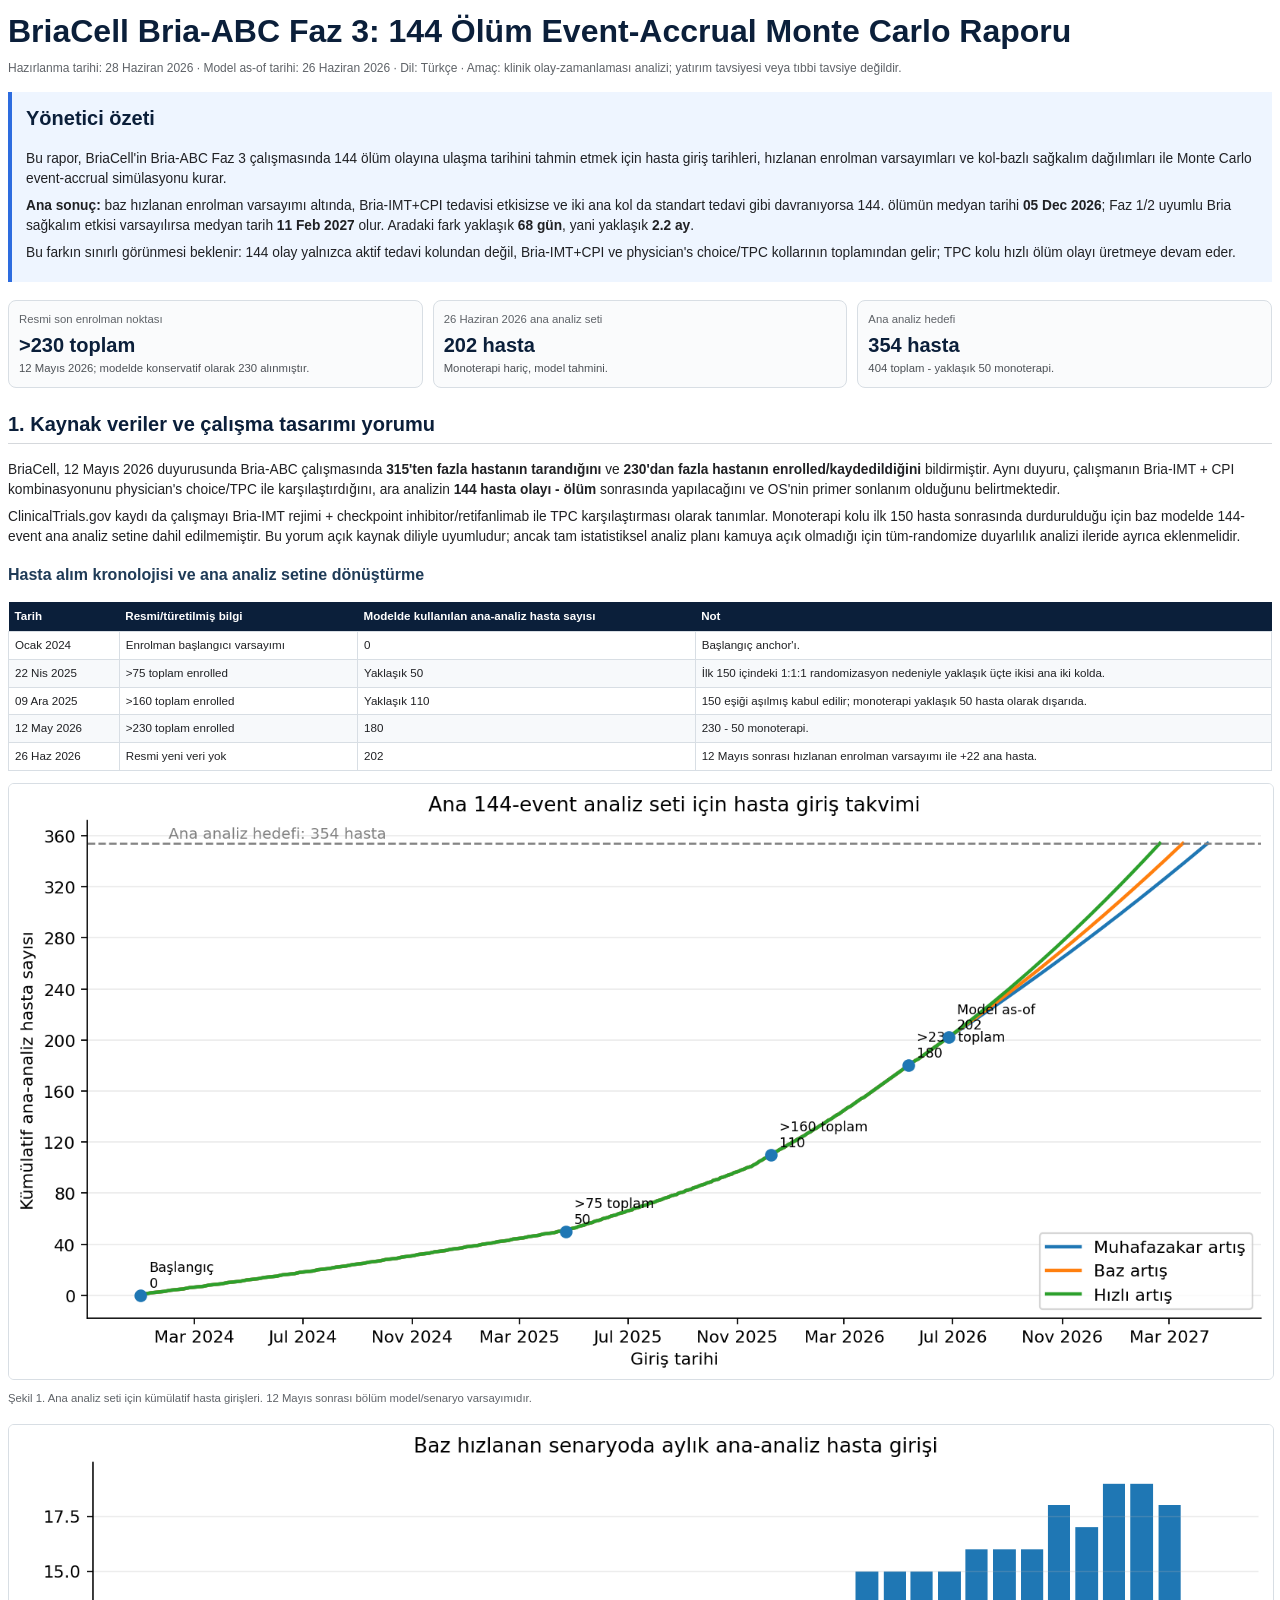
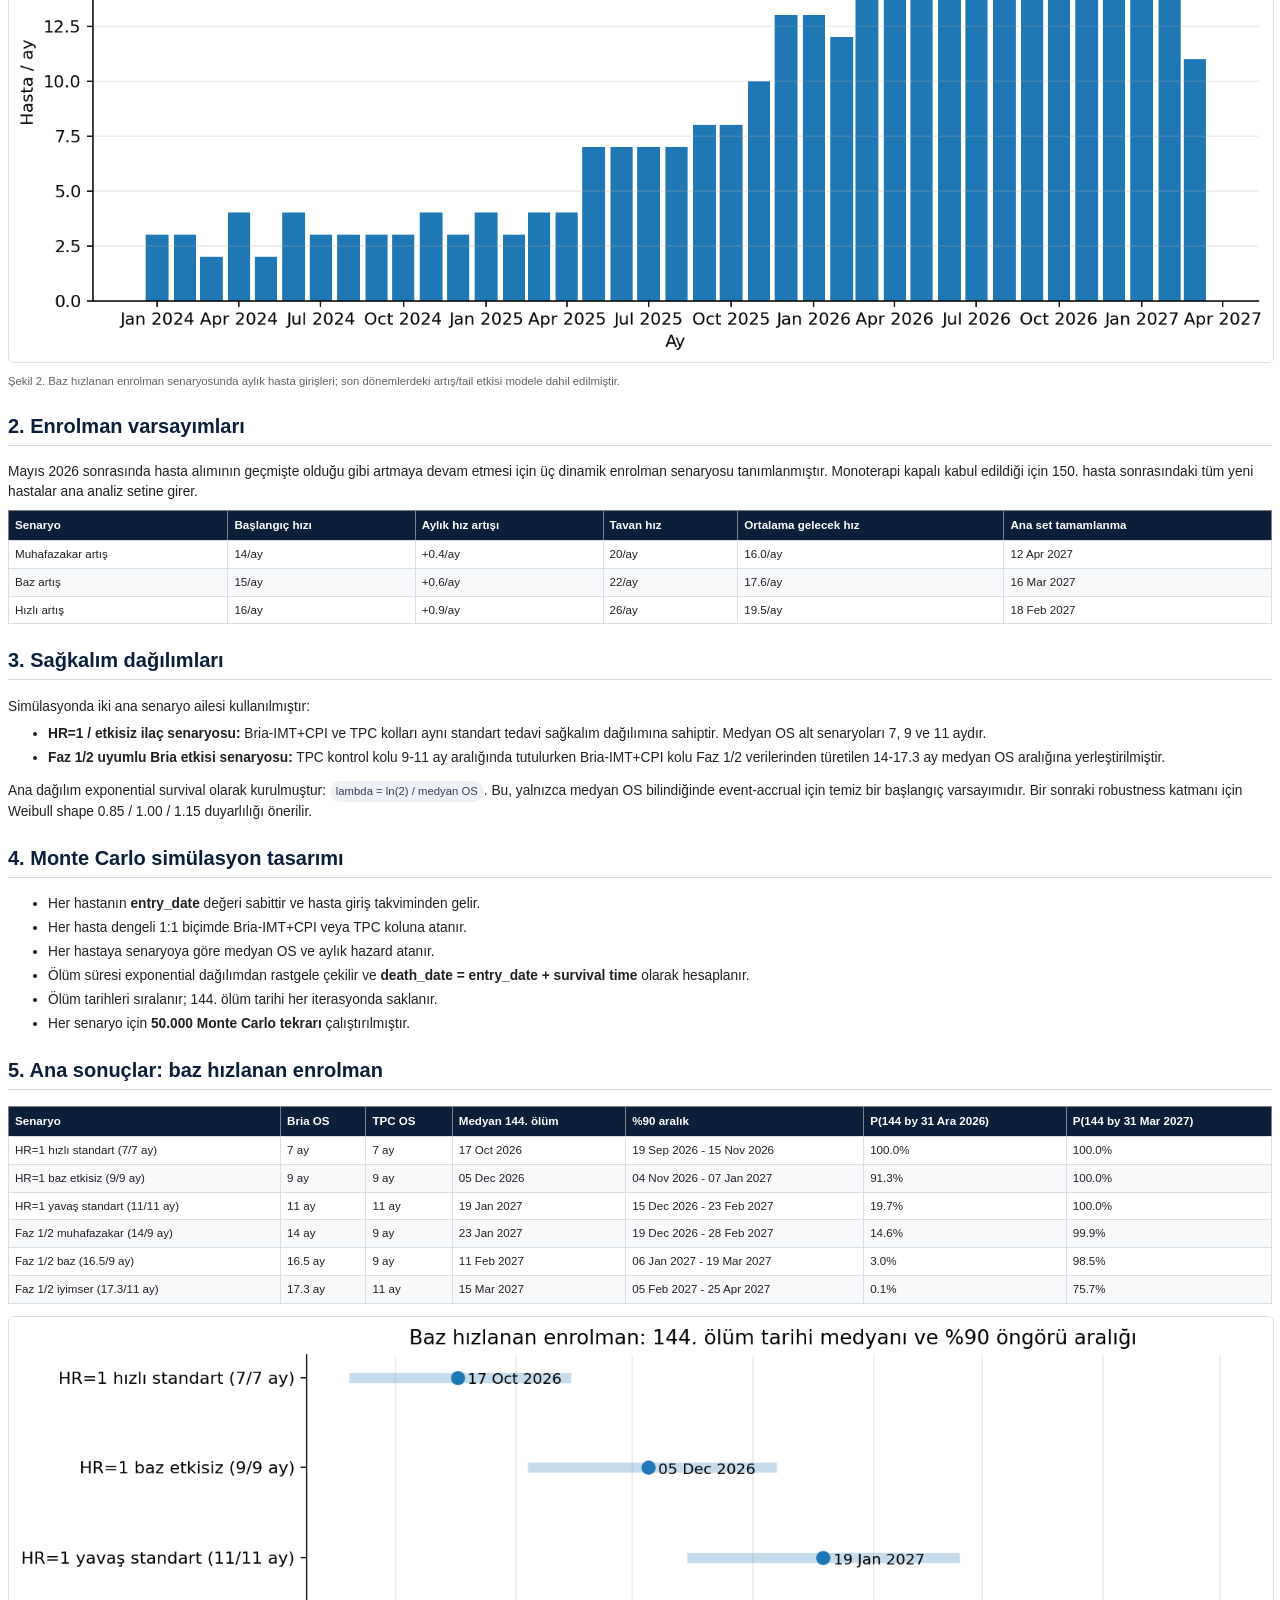
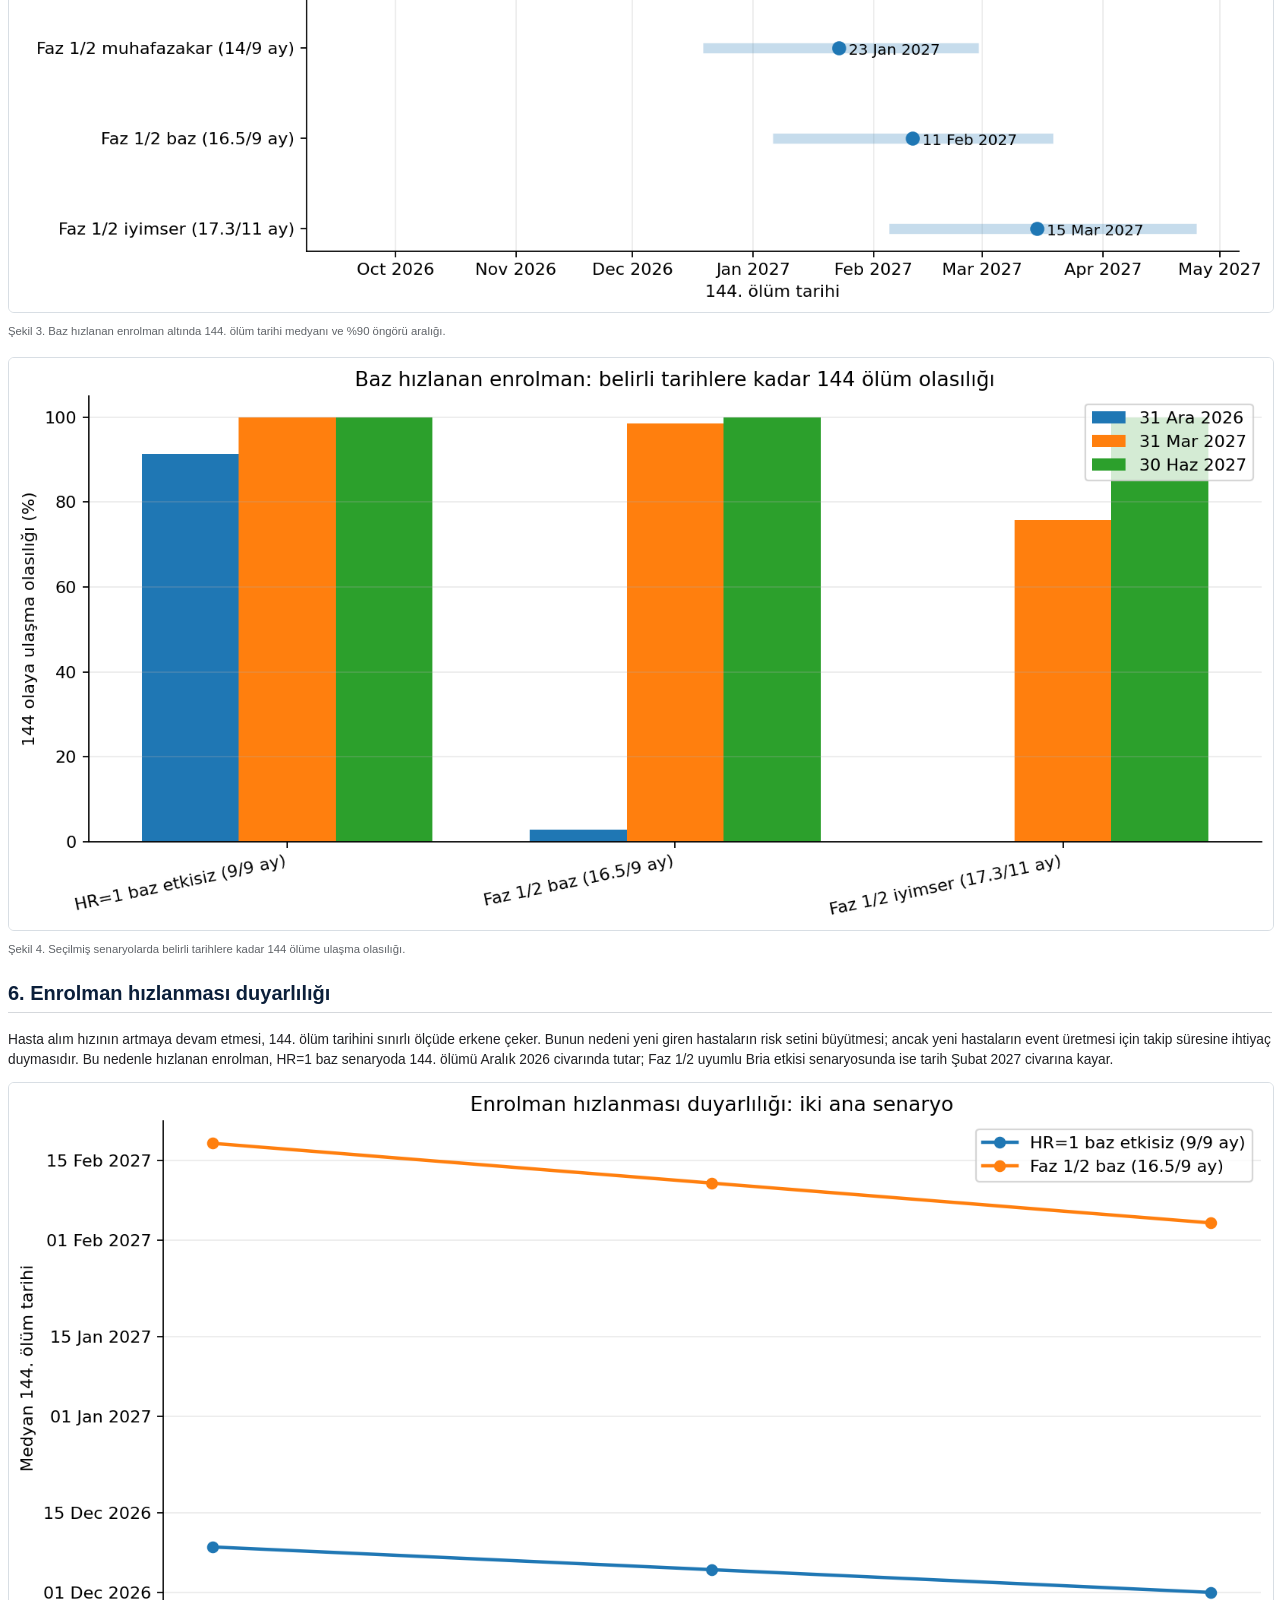
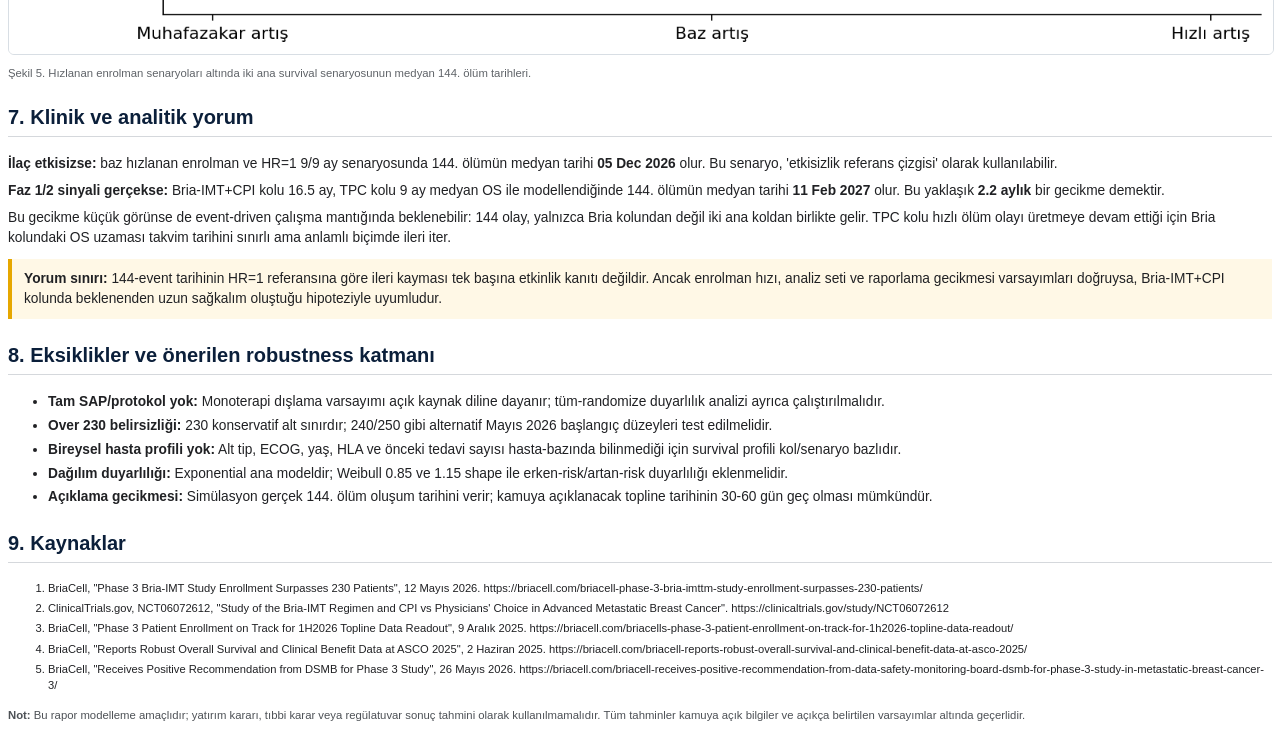
==== index.html @ b9805d7d "Add BriaCell event model report site" ====
<!doctype html>
<html lang="tr">
<head>
<meta charset="utf-8">
<title>BriaCell Bria-ABC 144 Ölüm Event-Accrual Simülasyon Raporu</title>
<style>
@page { size: A4; margin: 17mm 15mm 18mm 15mm; @bottom-right { content: "Sayfa " counter(page) " / " counter(pages); font-size: 8pt; color: #666; } }
body { font-family: Arial, Helvetica, sans-serif; color:#202124; line-height:1.45; font-size: 10.3pt; }
h1 { font-size: 24pt; margin: 0 0 6px; color:#0b1f3a; }
h2 { font-size: 15pt; margin-top: 22px; color:#0b1f3a; border-bottom:1px solid #d5d8dc; padding-bottom:4px; }
h3 { font-size: 12pt; margin-top: 16px; color:#1f3b57; }
p { margin: 7px 0; }
.meta { color:#5f6368; font-size:9pt; margin-bottom: 14px; }
.executive { background:#eef5ff; border-left:4px solid #2d6cdf; padding: 12px 14px; margin: 12px 0 18px; }
.warning { background:#fff8e6; border-left:4px solid #e6a700; padding: 10px 12px; margin: 12px 0; }
.kpi-grid { display:grid; grid-template-columns: repeat(3, 1fr); gap:10px; margin: 12px 0; }
.kpi { border:1px solid #d8dee4; border-radius:8px; padding:10px; background:#fafbfc; }
.kpi .label { color:#5f6368; font-size:8.5pt; }
.kpi .value { font-size:15pt; font-weight:700; color:#0b1f3a; margin-top:4px; }
.report-table { border-collapse: collapse; width: 100%; font-size: 8.7pt; margin: 8px 0 12px; page-break-inside: avoid; }
.report-table th { background:#0b1f3a; color:white; padding:6px; text-align:left; }
.report-table td { border:1px solid #d8dee4; padding:5px 6px; vertical-align:top; }
.report-table tr:nth-child(even) td { background:#f7f9fb; }
.figure { margin: 12px 0 18px; page-break-inside: avoid; }
.figure img { width:100%; border:1px solid #d8dee4; border-radius:6px; }
.caption { font-size:8.5pt; color:#5f6368; margin-top:4px; }
ul { margin-top: 6px; }
li { margin: 4px 0; }
.footnote { font-size:8.5pt; color:#4d5156; }
.source-list li { font-size:8.4pt; overflow-wrap: break-word; }
.break-before { page-break-before: always; }
.badge { display:inline-block; padding:2px 6px; background:#eef2f7; border-radius: 999px; font-size:8.5pt; color:#344054; }
</style>
</head>
<body>
<h1>BriaCell Bria-ABC Faz 3: 144 Ölüm Event-Accrual Monte Carlo Raporu</h1>
<div class="meta">Hazırlanma tarihi: 28 Haziran 2026 · Model as-of tarihi: 26 Haziran 2026 · Dil: Türkçe · Amaç: klinik olay-zamanlaması analizi; yatırım tavsiyesi veya tıbbi tavsiye değildir.</div>

<div class="executive">
<h2 style="border:none; margin-top:0; padding-bottom:0;">Yönetici özeti</h2>
<p>Bu rapor, BriaCell'in Bria-ABC Faz 3 çalışmasında 144 ölüm olayına ulaşma tarihini tahmin etmek için hasta giriş tarihleri, hızlanan enrolman varsayımları ve kol-bazlı sağkalım dağılımları ile Monte Carlo event-accrual simülasyonu kurar.</p>
<p><b>Ana sonuç:</b> baz hızlanan enrolman varsayımı altında, Bria-IMT+CPI tedavisi etkisizse ve iki ana kol da standart tedavi gibi davranıyorsa 144. ölümün medyan tarihi <b>05 Dec 2026</b>; Faz 1/2 uyumlu Bria sağkalım etkisi varsayılırsa medyan tarih <b>11 Feb 2027</b> olur. Aradaki fark yaklaşık <b>68 gün</b>, yani yaklaşık <b>2.2 ay</b>.</p>
<p>Bu farkın sınırlı görünmesi beklenir: 144 olay yalnızca aktif tedavi kolundan değil, Bria-IMT+CPI ve physician's choice/TPC kollarının toplamından gelir; TPC kolu hızlı ölüm olayı üretmeye devam eder.</p>
</div>

<div class="kpi-grid">
  <div class="kpi"><div class="label">Resmi son enrolman noktası</div><div class="value">&gt;230 toplam</div><div class="footnote">12 Mayıs 2026; modelde konservatif olarak 230 alınmıştır.</div></div>
  <div class="kpi"><div class="label">26 Haziran 2026 ana analiz seti</div><div class="value">202 hasta</div><div class="footnote">Monoterapi hariç, model tahmini.</div></div>
  <div class="kpi"><div class="label">Ana analiz hedefi</div><div class="value">354 hasta</div><div class="footnote">404 toplam - yaklaşık 50 monoterapi.</div></div>
</div>

<h2>1. Kaynak veriler ve çalışma tasarımı yorumu</h2>
<p>BriaCell, 12 Mayıs 2026 duyurusunda Bria-ABC çalışmasında <b>315'ten fazla hastanın tarandığını</b> ve <b>230'dan fazla hastanın enrolled/kaydedildiğini</b> bildirmiştir. Aynı duyuru, çalışmanın Bria-IMT + CPI kombinasyonunu physician's choice/TPC ile karşılaştırdığını, ara analizin <b>144 hasta olayı - ölüm</b> sonrasında yapılacağını ve OS'nin primer sonlanım olduğunu belirtmektedir.</p>
<p>ClinicalTrials.gov kaydı da çalışmayı Bria-IMT rejimi + checkpoint inhibitor/retifanlimab ile TPC karşılaştırması olarak tanımlar. Monoterapi kolu ilk 150 hasta sonrasında durdurulduğu için baz modelde 144-event ana analiz setine dahil edilmemiştir. Bu yorum açık kaynak diliyle uyumludur; ancak tam istatistiksel analiz planı kamuya açık olmadığı için tüm-randomize duyarlılık analizi ileride ayrıca eklenmelidir.</p>

<h3>Hasta alım kronolojisi ve ana analiz setine dönüştürme</h3>
<table class="report-table">
<thead><tr><th>Tarih</th><th>Resmi/türetilmiş bilgi</th><th>Modelde kullanılan ana-analiz hasta sayısı</th><th>Not</th></tr></thead>
<tbody>
<tr><td>Ocak 2024</td><td>Enrolman başlangıcı varsayımı</td><td>0</td><td>Başlangıç anchor'ı.</td></tr>
<tr><td>22 Nis 2025</td><td>&gt;75 toplam enrolled</td><td>Yaklaşık 50</td><td>İlk 150 içindeki 1:1:1 randomizasyon nedeniyle yaklaşık üçte ikisi ana iki kolda.</td></tr>
<tr><td>09 Ara 2025</td><td>&gt;160 toplam enrolled</td><td>Yaklaşık 110</td><td>150 eşiği aşılmış kabul edilir; monoterapi yaklaşık 50 hasta olarak dışarıda.</td></tr>
<tr><td>12 May 2026</td><td>&gt;230 toplam enrolled</td><td>180</td><td>230 - 50 monoterapi.</td></tr>
<tr><td>26 Haz 2026</td><td>Resmi yeni veri yok</td><td>202</td><td>12 Mayıs sonrası hızlanan enrolman varsayımı ile +22 ana hasta.</td></tr>
</tbody></table>

<div class="figure"><img src="[data-uri]"/><div class="caption">Şekil 1. Ana analiz seti için kümülatif hasta girişleri. 12 Mayıs sonrası bölüm model/senaryo varsayımıdır.</div></div>
<div class="figure"><img src="[data-uri]"/><div class="caption">Şekil 2. Baz hızlanan enrolman senaryosunda aylık hasta girişleri; son dönemlerdeki artış/tail etkisi modele dahil edilmiştir.</div></div>

<h2>2. Enrolman varsayımları</h2>
<p>Mayıs 2026 sonrasında hasta alımının geçmişte olduğu gibi artmaya devam etmesi için üç dinamik enrolman senaryosu tanımlanmıştır. Monoterapi kapalı kabul edildiği için 150. hasta sonrasındaki tüm yeni hastalar ana analiz setine girer.</p>
<table border="1" class="dataframe report-table">
  <thead>
    <tr style="text-align: right;">
      <th>Senaryo</th>
      <th>Başlangıç hızı</th>
      <th>Aylık hız artışı</th>
      <th>Tavan hız</th>
      <th>Ortalama gelecek hız</th>
      <th>Ana set tamamlanma</th>
    </tr>
  </thead>
  <tbody>
    <tr>
      <td>Muhafazakar artış</td>
      <td>14/ay</td>
      <td>+0.4/ay</td>
      <td>20/ay</td>
      <td>16.0/ay</td>
      <td>12 Apr 2027</td>
    </tr>
    <tr>
      <td>Baz artış</td>
      <td>15/ay</td>
      <td>+0.6/ay</td>
      <td>22/ay</td>
      <td>17.6/ay</td>
      <td>16 Mar 2027</td>
    </tr>
    <tr>
      <td>Hızlı artış</td>
      <td>16/ay</td>
      <td>+0.9/ay</td>
      <td>26/ay</td>
      <td>19.5/ay</td>
      <td>18 Feb 2027</td>
    </tr>
  </tbody>
</table>

<h2>3. Sağkalım dağılımları</h2>
<p>Simülasyonda iki ana senaryo ailesi kullanılmıştır:</p>
<ul>
<li><b>HR=1 / etkisiz ilaç senaryosu:</b> Bria-IMT+CPI ve TPC kolları aynı standart tedavi sağkalım dağılımına sahiptir. Medyan OS alt senaryoları 7, 9 ve 11 aydır.</li>
<li><b>Faz 1/2 uyumlu Bria etkisi senaryosu:</b> TPC kontrol kolu 9-11 ay aralığında tutulurken Bria-IMT+CPI kolu Faz 1/2 verilerinden türetilen 14-17.3 ay medyan OS aralığına yerleştirilmiştir.</li>
</ul>
<p>Ana dağılım exponential survival olarak kurulmuştur: <span class="badge">lambda = ln(2) / medyan OS</span>. Bu, yalnızca medyan OS bilindiğinde event-accrual için temiz bir başlangıç varsayımıdır. Bir sonraki robustness katmanı için Weibull shape 0.85 / 1.00 / 1.15 duyarlılığı önerilir.</p>

<h2>4. Monte Carlo simülasyon tasarımı</h2>
<ul>
<li>Her hastanın <b>entry_date</b> değeri sabittir ve hasta giriş takviminden gelir.</li>
<li>Her hasta dengeli 1:1 biçimde Bria-IMT+CPI veya TPC koluna atanır.</li>
<li>Her hastaya senaryoya göre medyan OS ve aylık hazard atanır.</li>
<li>Ölüm süresi exponential dağılımdan rastgele çekilir ve <b>death_date = entry_date + survival time</b> olarak hesaplanır.</li>
<li>Ölüm tarihleri sıralanır; 144. ölüm tarihi her iterasyonda saklanır.</li>
<li>Her senaryo için <b>50.000 Monte Carlo tekrarı</b> çalıştırılmıştır.</li>
</ul>

<h2>5. Ana sonuçlar: baz hızlanan enrolman</h2>
<table border="1" class="dataframe report-table">
  <thead>
    <tr style="text-align: right;">
      <th>Senaryo</th>
      <th>Bria OS</th>
      <th>TPC OS</th>
      <th>Medyan 144. ölüm</th>
      <th>%90 aralık</th>
      <th>P(144 by 31 Ara 2026)</th>
      <th>P(144 by 31 Mar 2027)</th>
    </tr>
  </thead>
  <tbody>
    <tr>
      <td>HR=1 hızlı standart (7/7 ay)</td>
      <td>7 ay</td>
      <td>7 ay</td>
      <td>17 Oct 2026</td>
      <td>19 Sep 2026 - 15 Nov 2026</td>
      <td>100.0%</td>
      <td>100.0%</td>
    </tr>
    <tr>
      <td>HR=1 baz etkisiz (9/9 ay)</td>
      <td>9 ay</td>
      <td>9 ay</td>
      <td>05 Dec 2026</td>
      <td>04 Nov 2026 - 07 Jan 2027</td>
      <td>91.3%</td>
      <td>100.0%</td>
    </tr>
    <tr>
      <td>HR=1 yavaş standart (11/11 ay)</td>
      <td>11 ay</td>
      <td>11 ay</td>
      <td>19 Jan 2027</td>
      <td>15 Dec 2026 - 23 Feb 2027</td>
      <td>19.7%</td>
      <td>100.0%</td>
    </tr>
    <tr>
      <td>Faz 1/2 muhafazakar (14/9 ay)</td>
      <td>14 ay</td>
      <td>9 ay</td>
      <td>23 Jan 2027</td>
      <td>19 Dec 2026 - 28 Feb 2027</td>
      <td>14.6%</td>
      <td>99.9%</td>
    </tr>
    <tr>
      <td>Faz 1/2 baz (16.5/9 ay)</td>
      <td>16.5 ay</td>
      <td>9 ay</td>
      <td>11 Feb 2027</td>
      <td>06 Jan 2027 - 19 Mar 2027</td>
      <td>3.0%</td>
      <td>98.5%</td>
    </tr>
    <tr>
      <td>Faz 1/2 iyimser (17.3/11 ay)</td>
      <td>17.3 ay</td>
      <td>11 ay</td>
      <td>15 Mar 2027</td>
      <td>05 Feb 2027 - 25 Apr 2027</td>
      <td>0.1%</td>
      <td>75.7%</td>
    </tr>
  </tbody>
</table>
<div class="figure"><img src="[data-uri]"/><div class="caption">Şekil 3. Baz hızlanan enrolman altında 144. ölüm tarihi medyanı ve %90 öngörü aralığı.</div></div>
<div class="figure"><img src="[data-uri]"/><div class="caption">Şekil 4. Seçilmiş senaryolarda belirli tarihlere kadar 144 ölüme ulaşma olasılığı.</div></div>

<h2>6. Enrolman hızlanması duyarlılığı</h2>
<p>Hasta alım hızının artmaya devam etmesi, 144. ölüm tarihini sınırlı ölçüde erkene çeker. Bunun nedeni yeni giren hastaların risk setini büyütmesi; ancak yeni hastaların event üretmesi için takip süresine ihtiyaç duymasıdır. Bu nedenle hızlanan enrolman, HR=1 baz senaryoda 144. ölümü Aralık 2026 civarında tutar; Faz 1/2 uyumlu Bria etkisi senaryosunda ise tarih Şubat 2027 civarına kayar.</p>
<div class="figure"><img src="[data-uri]"/><div class="caption">Şekil 5. Hızlanan enrolman senaryoları altında iki ana survival senaryosunun medyan 144. ölüm tarihleri.</div></div>

<h2>7. Klinik ve analitik yorum</h2>
<p><b>İlaç etkisizse:</b> baz hızlanan enrolman ve HR=1 9/9 ay senaryosunda 144. ölümün medyan tarihi <b>05 Dec 2026</b> olur. Bu senaryo, 'etkisizlik referans çizgisi' olarak kullanılabilir.</p>
<p><b>Faz 1/2 sinyali gerçekse:</b> Bria-IMT+CPI kolu 16.5 ay, TPC kolu 9 ay medyan OS ile modellendiğinde 144. ölümün medyan tarihi <b>11 Feb 2027</b> olur. Bu yaklaşık <b>2.2 aylık</b> bir gecikme demektir.</p>
<p>Bu gecikme küçük görünse de event-driven çalışma mantığında beklenebilir: 144 olay, yalnızca Bria kolundan değil iki ana koldan birlikte gelir. TPC kolu hızlı ölüm olayı üretmeye devam ettiği için Bria kolundaki OS uzaması takvim tarihini sınırlı ama anlamlı biçimde ileri iter.</p>
<div class="warning"><b>Yorum sınırı:</b> 144-event tarihinin HR=1 referansına göre ileri kayması tek başına etkinlik kanıtı değildir. Ancak enrolman hızı, analiz seti ve raporlama gecikmesi varsayımları doğruysa, Bria-IMT+CPI kolunda beklenenden uzun sağkalım oluştuğu hipoteziyle uyumludur.</div>

<h2>8. Eksiklikler ve önerilen robustness katmanı</h2>
<ul>
<li><b>Tam SAP/protokol yok:</b> Monoterapi dışlama varsayımı açık kaynak diline dayanır; tüm-randomize duyarlılık analizi ayrıca çalıştırılmalıdır.</li>
<li><b>Over 230 belirsizliği:</b> 230 konservatif alt sınırdır; 240/250 gibi alternatif Mayıs 2026 başlangıç düzeyleri test edilmelidir.</li>
<li><b>Bireysel hasta profili yok:</b> Alt tip, ECOG, yaş, HLA ve önceki tedavi sayısı hasta-bazında bilinmediği için survival profili kol/senaryo bazlıdır.</li>
<li><b>Dağılım duyarlılığı:</b> Exponential ana modeldir; Weibull 0.85 ve 1.15 shape ile erken-risk/artan-risk duyarlılığı eklenmelidir.</li>
<li><b>Açıklama gecikmesi:</b> Simülasyon gerçek 144. ölüm oluşum tarihini verir; kamuya açıklanacak topline tarihinin 30-60 gün geç olması mümkündür.</li>
</ul>

<h2>9. Kaynaklar</h2>
<ol class="source-list">
<li>BriaCell, "Phase 3 Bria-IMT Study Enrollment Surpasses 230 Patients", 12 Mayıs 2026. https://briacell.com/briacell-phase-3-bria-imttm-study-enrollment-surpasses-230-patients/</li>
<li>ClinicalTrials.gov, NCT06072612, "Study of the Bria-IMT Regimen and CPI vs Physicians' Choice in Advanced Metastatic Breast Cancer". https://clinicaltrials.gov/study/NCT06072612</li>
<li>BriaCell, "Phase 3 Patient Enrollment on Track for 1H2026 Topline Data Readout", 9 Aralık 2025. https://briacell.com/briacells-phase-3-patient-enrollment-on-track-for-1h2026-topline-data-readout/</li>
<li>BriaCell, "Reports Robust Overall Survival and Clinical Benefit Data at ASCO 2025", 2 Haziran 2025. https://briacell.com/briacell-reports-robust-overall-survival-and-clinical-benefit-data-at-asco-2025/</li>
<li>BriaCell, "Receives Positive Recommendation from DSMB for Phase 3 Study", 26 Mayıs 2026. https://briacell.com/briacell-receives-positive-recommendation-from-data-safety-monitoring-board-dsmb-for-phase-3-study-in-metastatic-breast-cancer-3/</li>
</ol>

<p class="footnote"><b>Not:</b> Bu rapor modelleme amaçlıdır; yatırım kararı, tıbbi karar veya regülatuvar sonuç tahmini olarak kullanılmamalıdır. Tüm tahminler kamuya açık bilgiler ve açıkça belirtilen varsayımlar altında geçerlidir.</p>
</body>
</html>
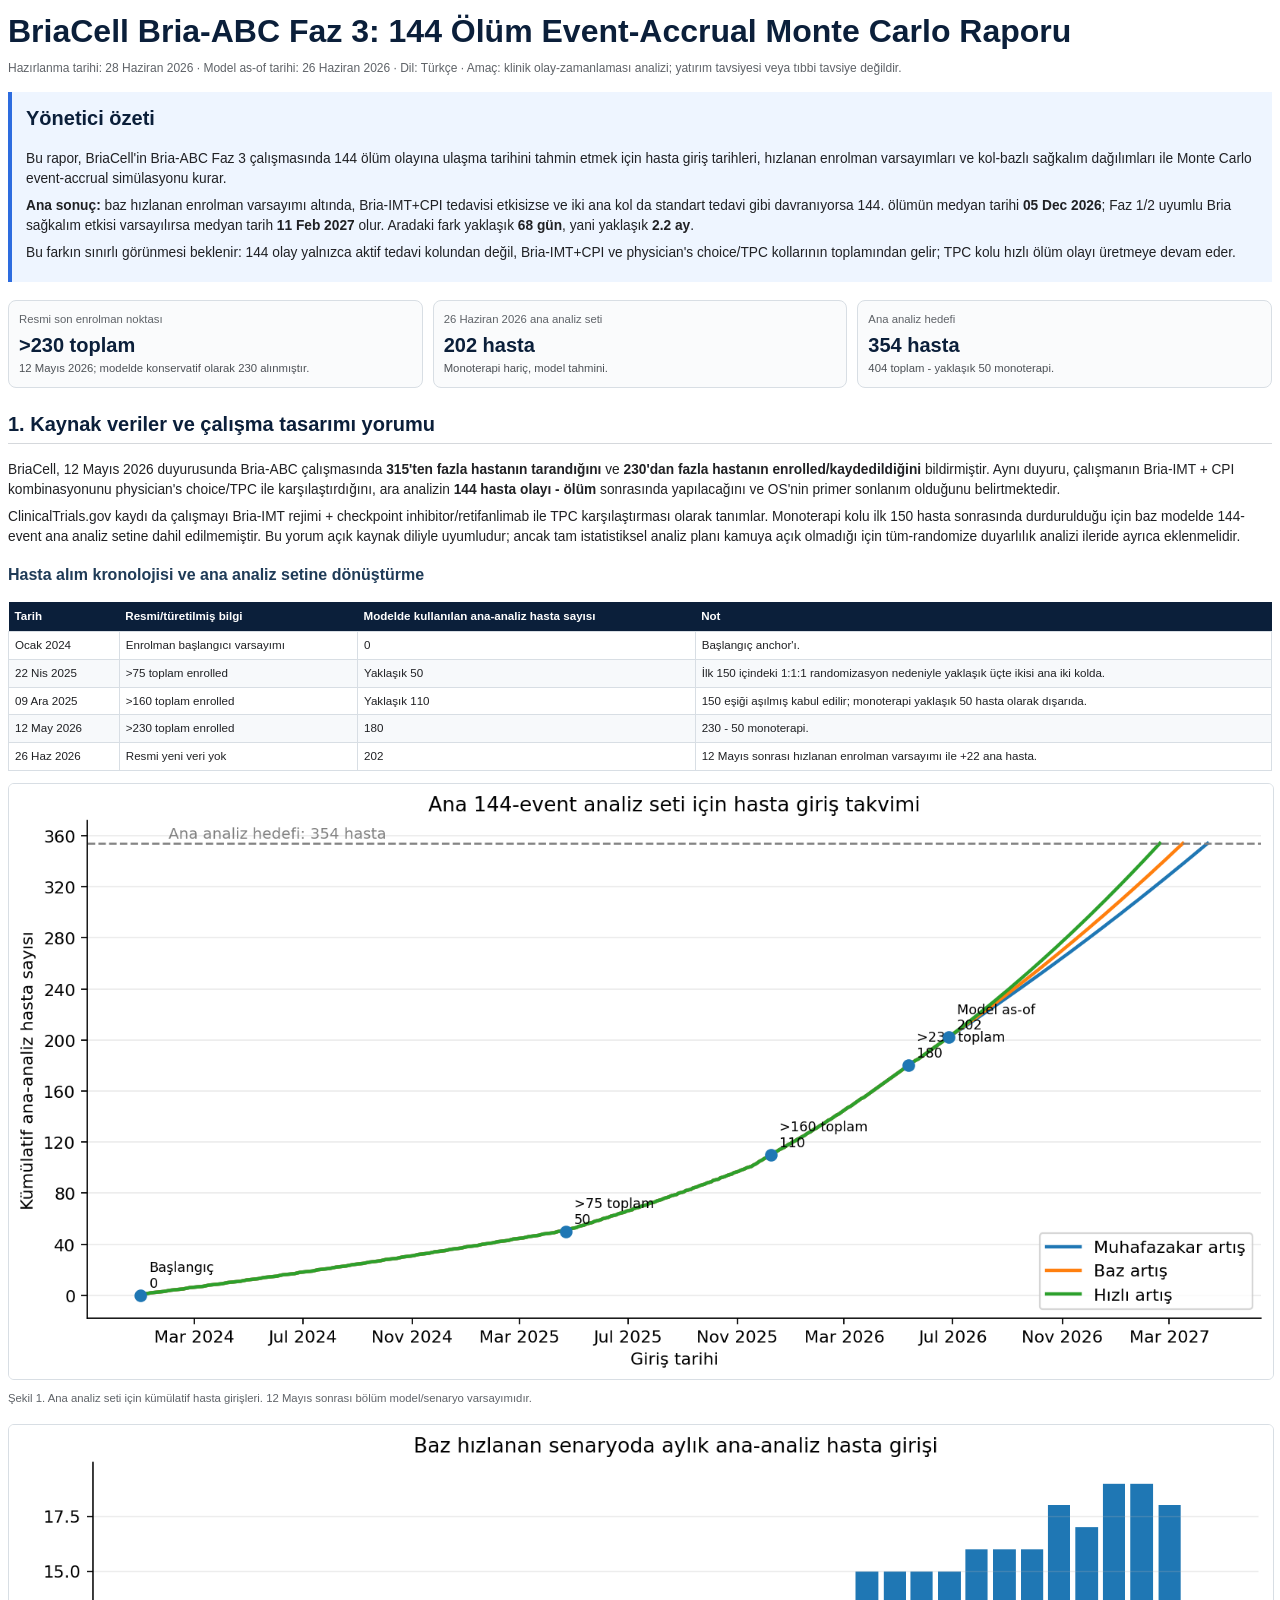
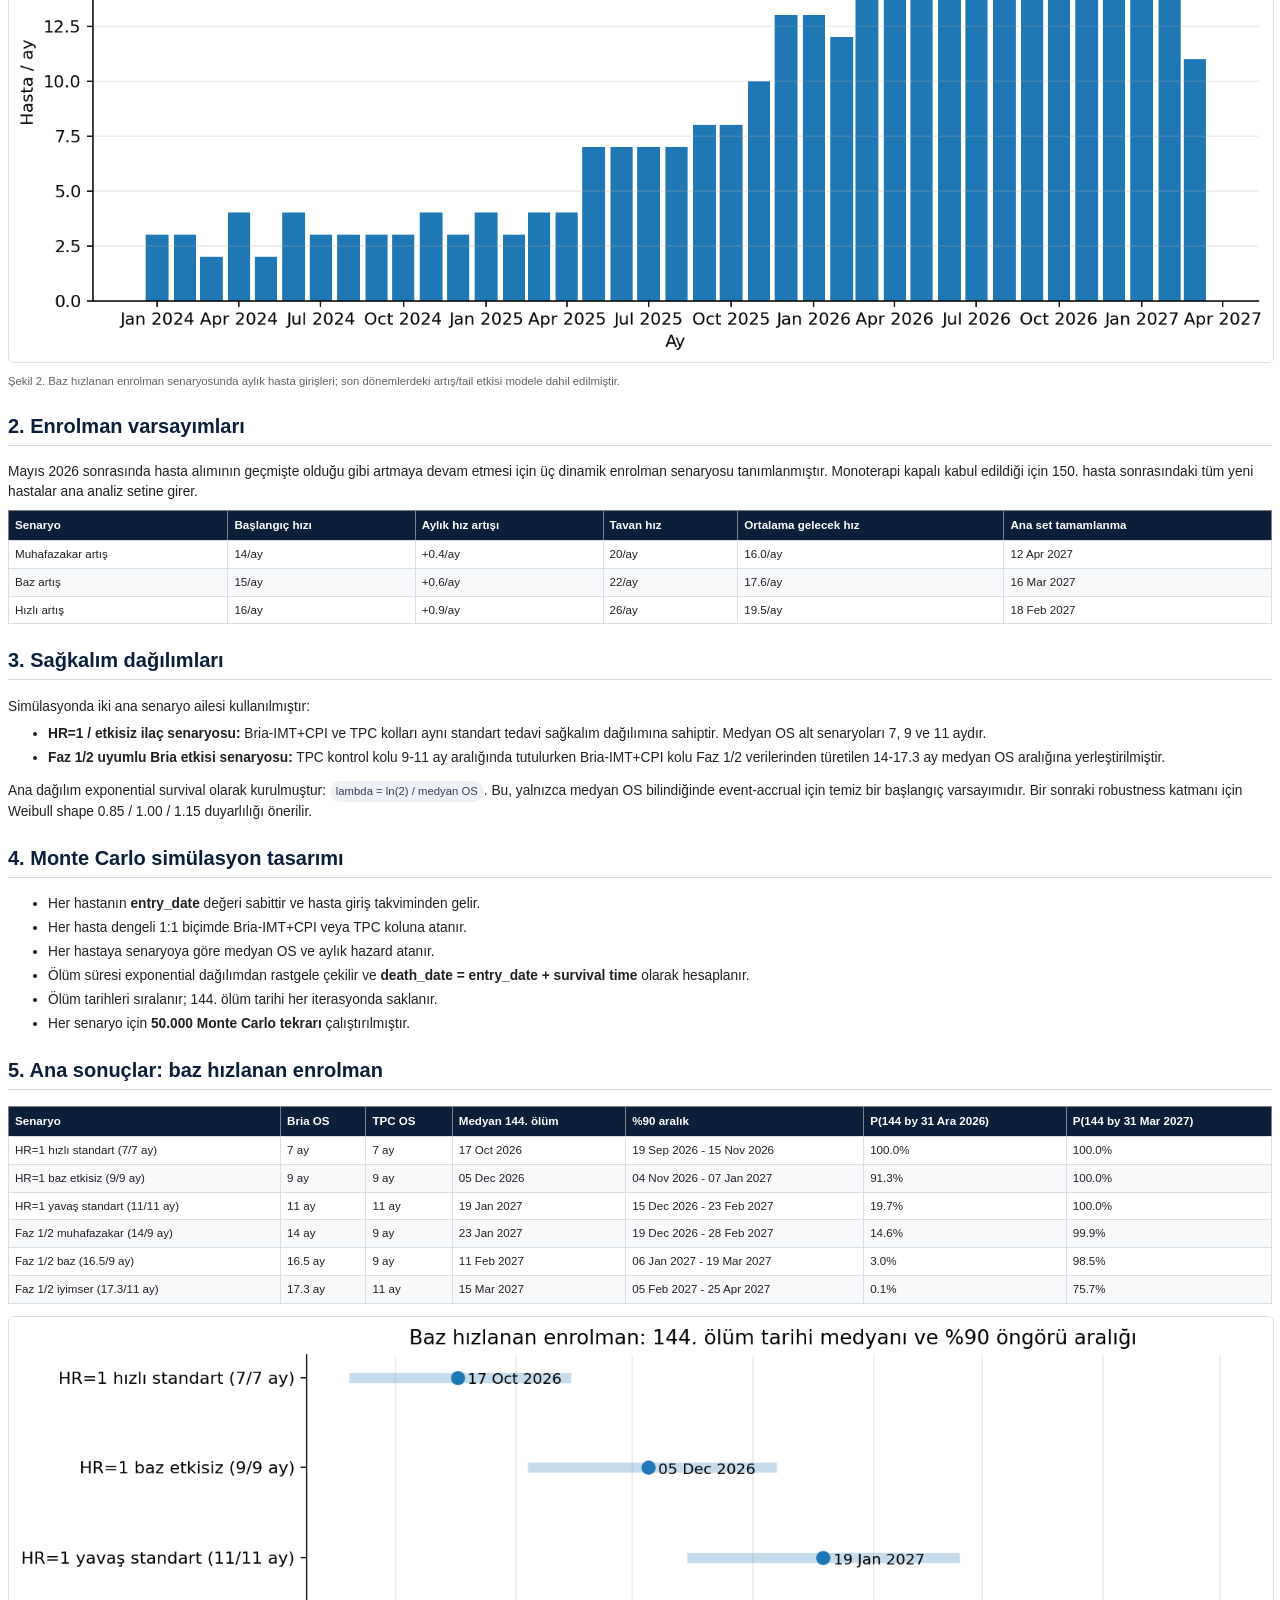
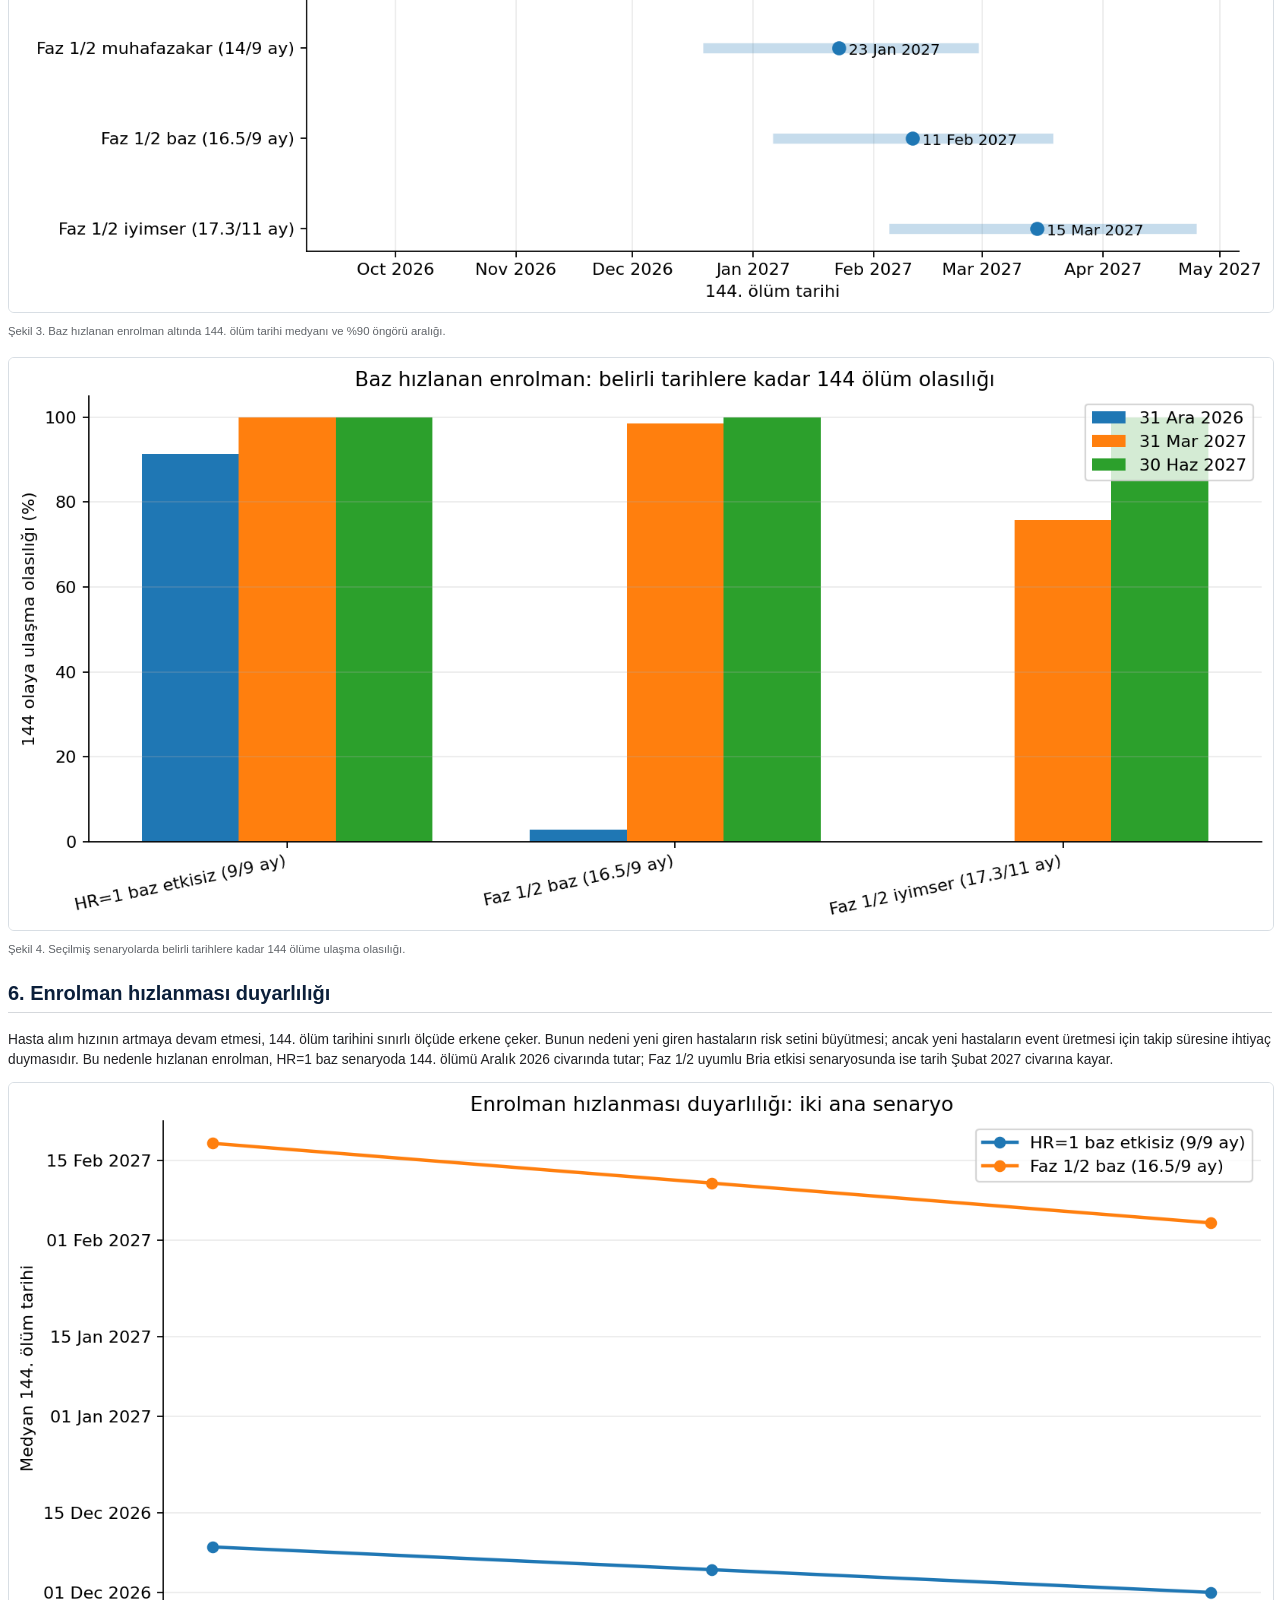
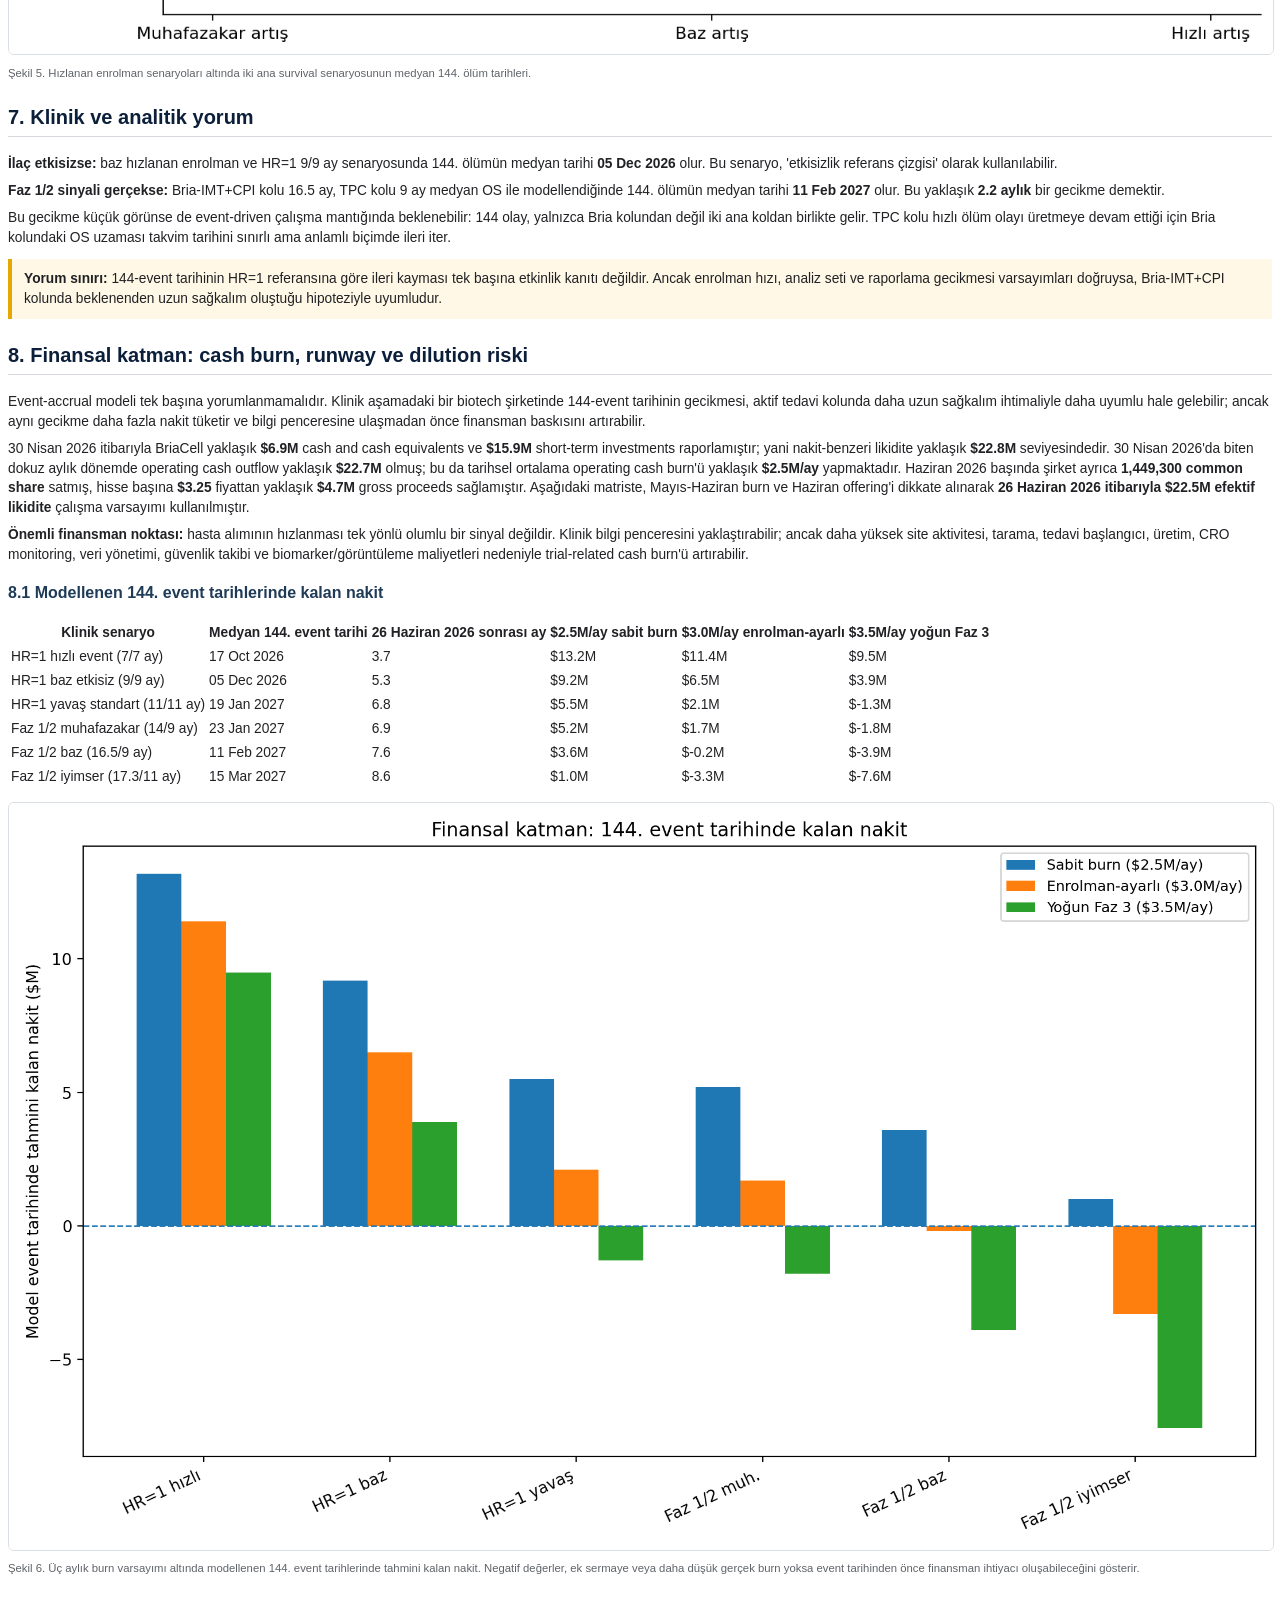
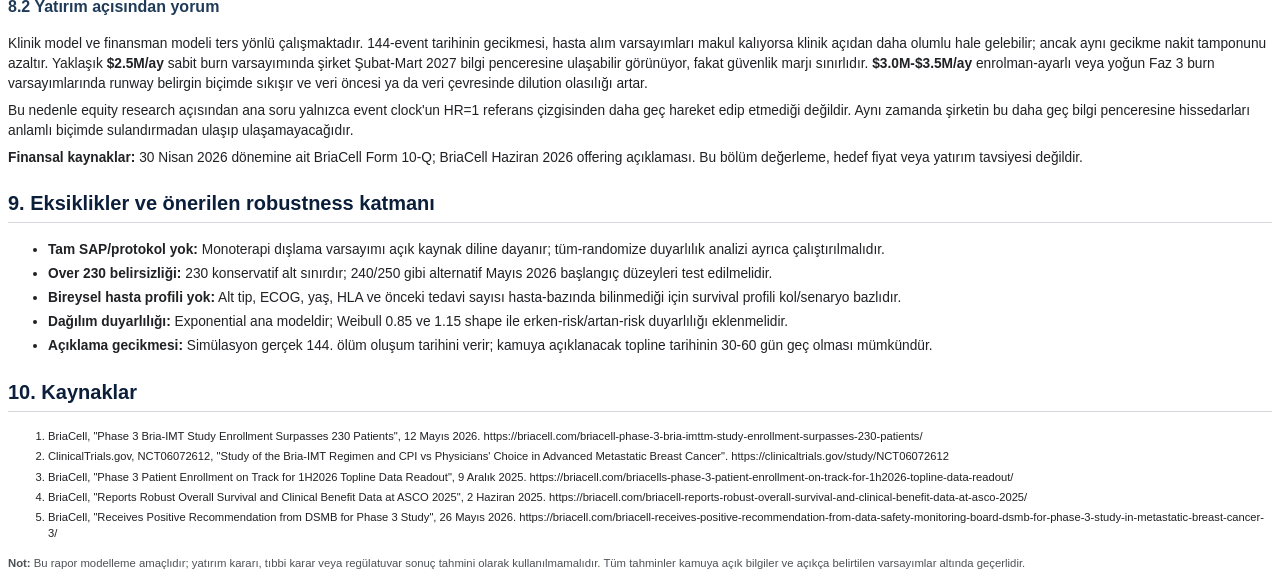
==== commit 64f395dd: "Add files via upload" ====
--- a/index.html
+++ b/index.html
@@ -209,7 +209,20 @@
 <p>Bu gecikme küçük görünse de event-driven çalışma mantığında beklenebilir: 144 olay, yalnızca Bria kolundan değil iki ana koldan birlikte gelir. TPC kolu hızlı ölüm olayı üretmeye devam ettiği için Bria kolundaki OS uzaması takvim tarihini sınırlı ama anlamlı biçimde ileri iter.</p>
 <div class="warning"><b>Yorum sınırı:</b> 144-event tarihinin HR=1 referansına göre ileri kayması tek başına etkinlik kanıtı değildir. Ancak enrolman hızı, analiz seti ve raporlama gecikmesi varsayımları doğruysa, Bria-IMT+CPI kolunda beklenenden uzun sağkalım oluştuğu hipoteziyle uyumludur.</div>
 
-<h2>8. Eksiklikler ve önerilen robustness katmanı</h2>
+
+<h2>8. Finansal katman: cash burn, runway ve dilution riski</h2>
+<p>Event-accrual modeli tek başına yorumlanmamalıdır. Klinik aşamadaki bir biotech şirketinde 144-event tarihinin gecikmesi, aktif tedavi kolunda daha uzun sağkalım ihtimaliyle daha uyumlu hale gelebilir; ancak aynı gecikme daha fazla nakit tüketir ve bilgi penceresine ulaşmadan önce finansman baskısını artırabilir.</p>
+<p>30 Nisan 2026 itibarıyla BriaCell yaklaşık <strong>$6.9M</strong> cash and cash equivalents ve <strong>$15.9M</strong> short-term investments raporlamıştır; yani nakit-benzeri likidite yaklaşık <strong>$22.8M</strong> seviyesindedir. 30 Nisan 2026'da biten dokuz aylık dönemde operating cash outflow yaklaşık <strong>$22.7M</strong> olmuş; bu da tarihsel ortalama operating cash burn'ü yaklaşık <strong>$2.5M/ay</strong> yapmaktadır. Haziran 2026 başında şirket ayrıca <strong>1,449,300 common share</strong> satmış, hisse başına <strong>$3.25</strong> fiyattan yaklaşık <strong>$4.7M</strong> gross proceeds sağlamıştır. Aşağıdaki matriste, Mayıs-Haziran burn ve Haziran offering'i dikkate alınarak <strong>26 Haziran 2026 itibarıyla $22.5M efektif likidite</strong> çalışma varsayımı kullanılmıştır.</p>
+<div class="note"><strong>Önemli finansman noktası:</strong> hasta alımının hızlanması tek yönlü olumlu bir sinyal değildir. Klinik bilgi penceresini yaklaştırabilir; ancak daha yüksek site aktivitesi, tarama, tedavi başlangıcı, üretim, CRO monitoring, veri yönetimi, güvenlik takibi ve biomarker/görüntüleme maliyetleri nedeniyle trial-related cash burn'ü artırabilir.</div>
+<h3>8.1 Modellenen 144. event tarihlerinde kalan nakit</h3>
+<table class="data-table cash-table"><thead><tr><th>Klinik senaryo</th><th>Medyan 144. event tarihi</th><th>26 Haziran 2026 sonrası ay</th><th>$2.5M/ay sabit burn</th><th>$3.0M/ay enrolman-ayarlı</th><th>$3.5M/ay yoğun Faz 3</th></tr></thead><tbody><tr><td>HR=1 hızlı event (7/7 ay)</td><td>17 Oct 2026</td><td>3.7</td><td class="cash-pos">$13.2M</td><td class="cash-pos">$11.4M</td><td class="cash-pos">$9.5M</td></tr><tr><td>HR=1 baz etkisiz (9/9 ay)</td><td>05 Dec 2026</td><td>5.3</td><td class="cash-pos">$9.2M</td><td class="cash-pos">$6.5M</td><td class="cash-pos">$3.9M</td></tr><tr><td>HR=1 yavaş standart (11/11 ay)</td><td>19 Jan 2027</td><td>6.8</td><td class="cash-pos">$5.5M</td><td class="cash-warn">$2.1M</td><td class="cash-neg">$-1.3M</td></tr><tr><td>Faz 1/2 muhafazakar (14/9 ay)</td><td>23 Jan 2027</td><td>6.9</td><td class="cash-pos">$5.2M</td><td class="cash-warn">$1.7M</td><td class="cash-neg">$-1.8M</td></tr><tr><td>Faz 1/2 baz (16.5/9 ay)</td><td>11 Feb 2027</td><td>7.6</td><td class="cash-pos">$3.6M</td><td class="cash-neg">$-0.2M</td><td class="cash-neg">$-3.9M</td></tr><tr><td>Faz 1/2 iyimser (17.3/11 ay)</td><td>15 Mar 2027</td><td>8.6</td><td class="cash-warn">$1.0M</td><td class="cash-neg">$-3.3M</td><td class="cash-neg">$-7.6M</td></tr></tbody></table>
+<div class="figure"><img src="[data-uri]"><div class="caption">Şekil 6. Üç aylık burn varsayımı altında modellenen 144. event tarihlerinde tahmini kalan nakit. Negatif değerler, ek sermaye veya daha düşük gerçek burn yoksa event tarihinden önce finansman ihtiyacı oluşabileceğini gösterir.</div></div>
+<h3>8.2 Yatırım açısından yorum</h3>
+<p>Klinik model ve finansman modeli ters yönlü çalışmaktadır. 144-event tarihinin gecikmesi, hasta alım varsayımları makul kalıyorsa klinik açıdan daha olumlu hale gelebilir; ancak aynı gecikme nakit tamponunu azaltır. Yaklaşık <strong>$2.5M/ay</strong> sabit burn varsayımında şirket Şubat-Mart 2027 bilgi penceresine ulaşabilir görünüyor, fakat güvenlik marjı sınırlıdır. <strong>$3.0M-$3.5M/ay</strong> enrolman-ayarlı veya yoğun Faz 3 burn varsayımlarında runway belirgin biçimde sıkışır ve veri öncesi ya da veri çevresinde dilution olasılığı artar.</p>
+<p>Bu nedenle equity research açısından ana soru yalnızca event clock'un HR=1 referans çizgisinden daha geç hareket edip etmediği değildir. Aynı zamanda şirketin bu daha geç bilgi penceresine hissedarları anlamlı biçimde sulandırmadan ulaşıp ulaşamayacağıdır.</p>
+<p class="small"><strong>Finansal kaynaklar:</strong> 30 Nisan 2026 dönemine ait BriaCell Form 10-Q; BriaCell Haziran 2026 offering açıklaması. Bu bölüm değerleme, hedef fiyat veya yatırım tavsiyesi değildir.</p>
+
+<h2>9. Eksiklikler ve önerilen robustness katmanı</h2>
 <ul>
 <li><b>Tam SAP/protokol yok:</b> Monoterapi dışlama varsayımı açık kaynak diline dayanır; tüm-randomize duyarlılık analizi ayrıca çalıştırılmalıdır.</li>
 <li><b>Over 230 belirsizliği:</b> 230 konservatif alt sınırdır; 240/250 gibi alternatif Mayıs 2026 başlangıç düzeyleri test edilmelidir.</li>
@@ -218,7 +231,7 @@
 <li><b>Açıklama gecikmesi:</b> Simülasyon gerçek 144. ölüm oluşum tarihini verir; kamuya açıklanacak topline tarihinin 30-60 gün geç olması mümkündür.</li>
 </ul>
 
-<h2>9. Kaynaklar</h2>
+<h2>10. Kaynaklar</h2>
 <ol class="source-list">
 <li>BriaCell, "Phase 3 Bria-IMT Study Enrollment Surpasses 230 Patients", 12 Mayıs 2026. https://briacell.com/briacell-phase-3-bria-imttm-study-enrollment-surpasses-230-patients/</li>
 <li>ClinicalTrials.gov, NCT06072612, "Study of the Bria-IMT Regimen and CPI vs Physicians' Choice in Advanced Metastatic Breast Cancer". https://clinicaltrials.gov/study/NCT06072612</li>
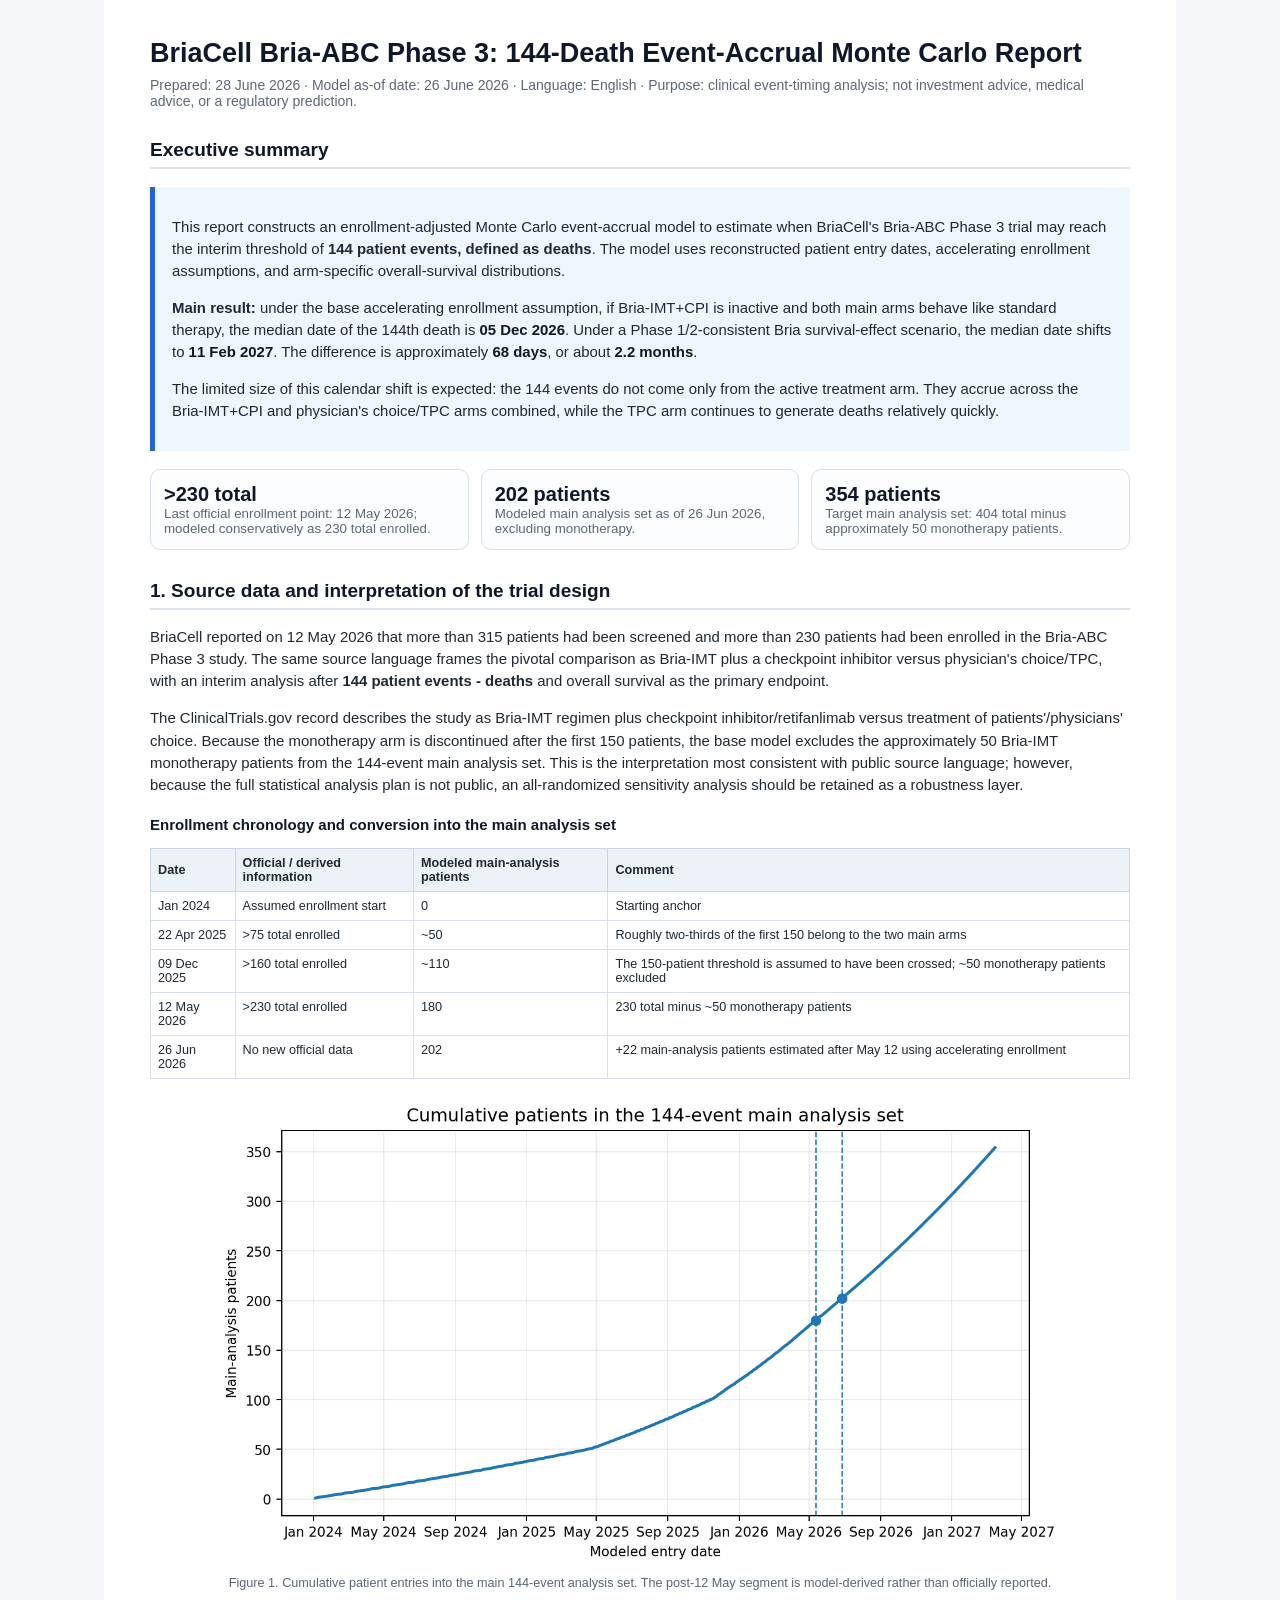
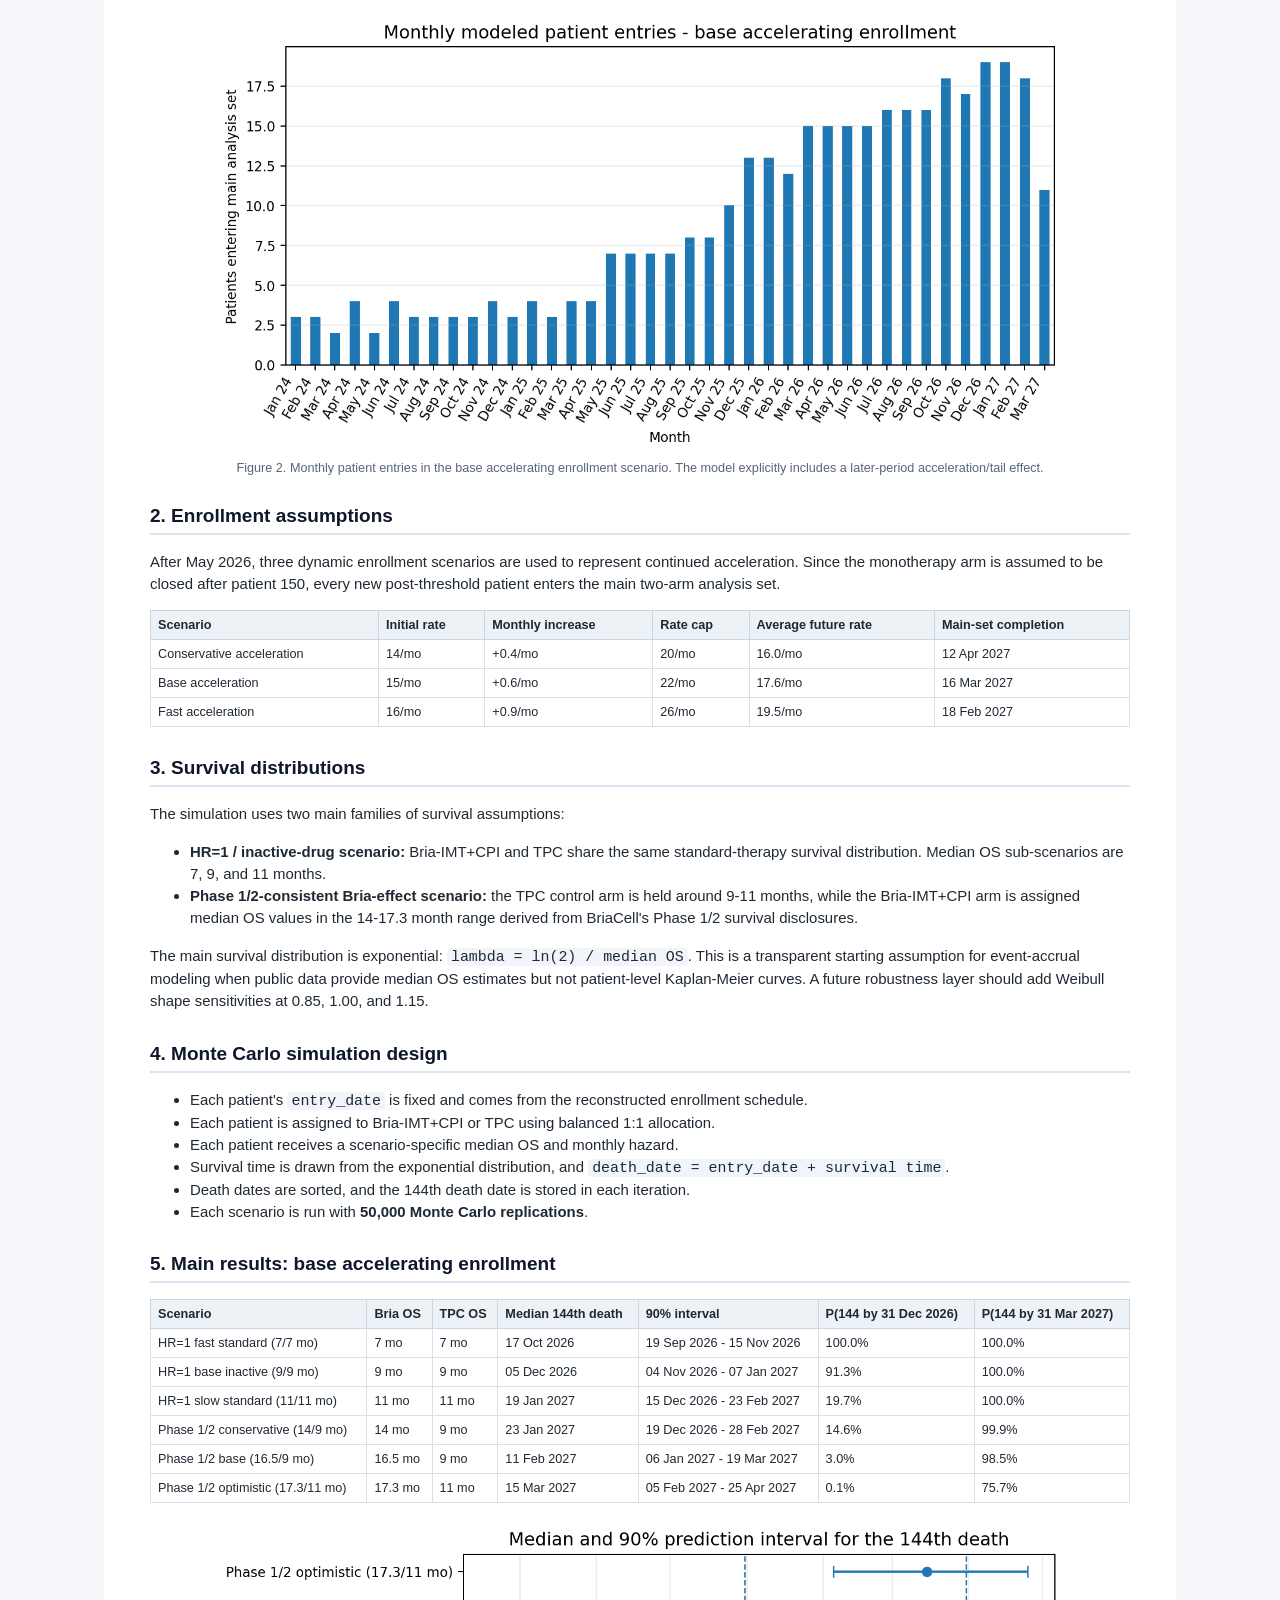
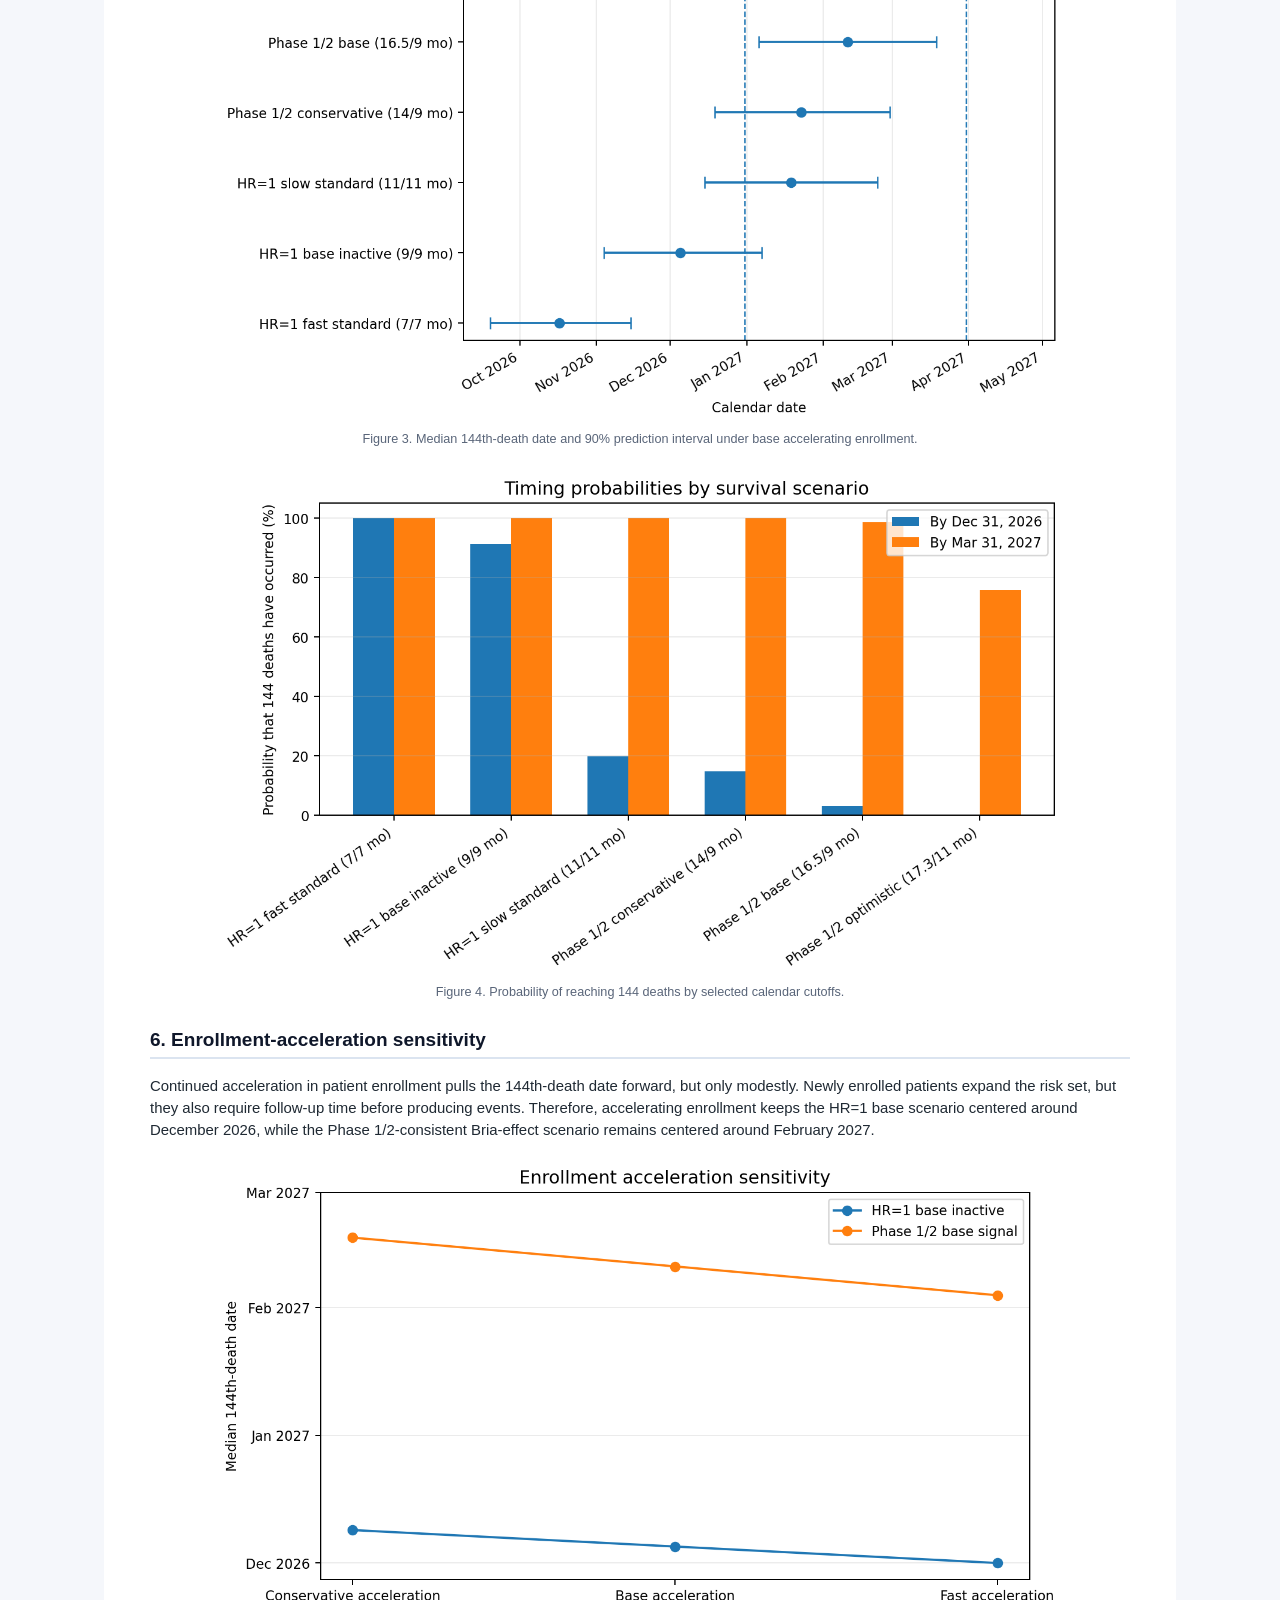
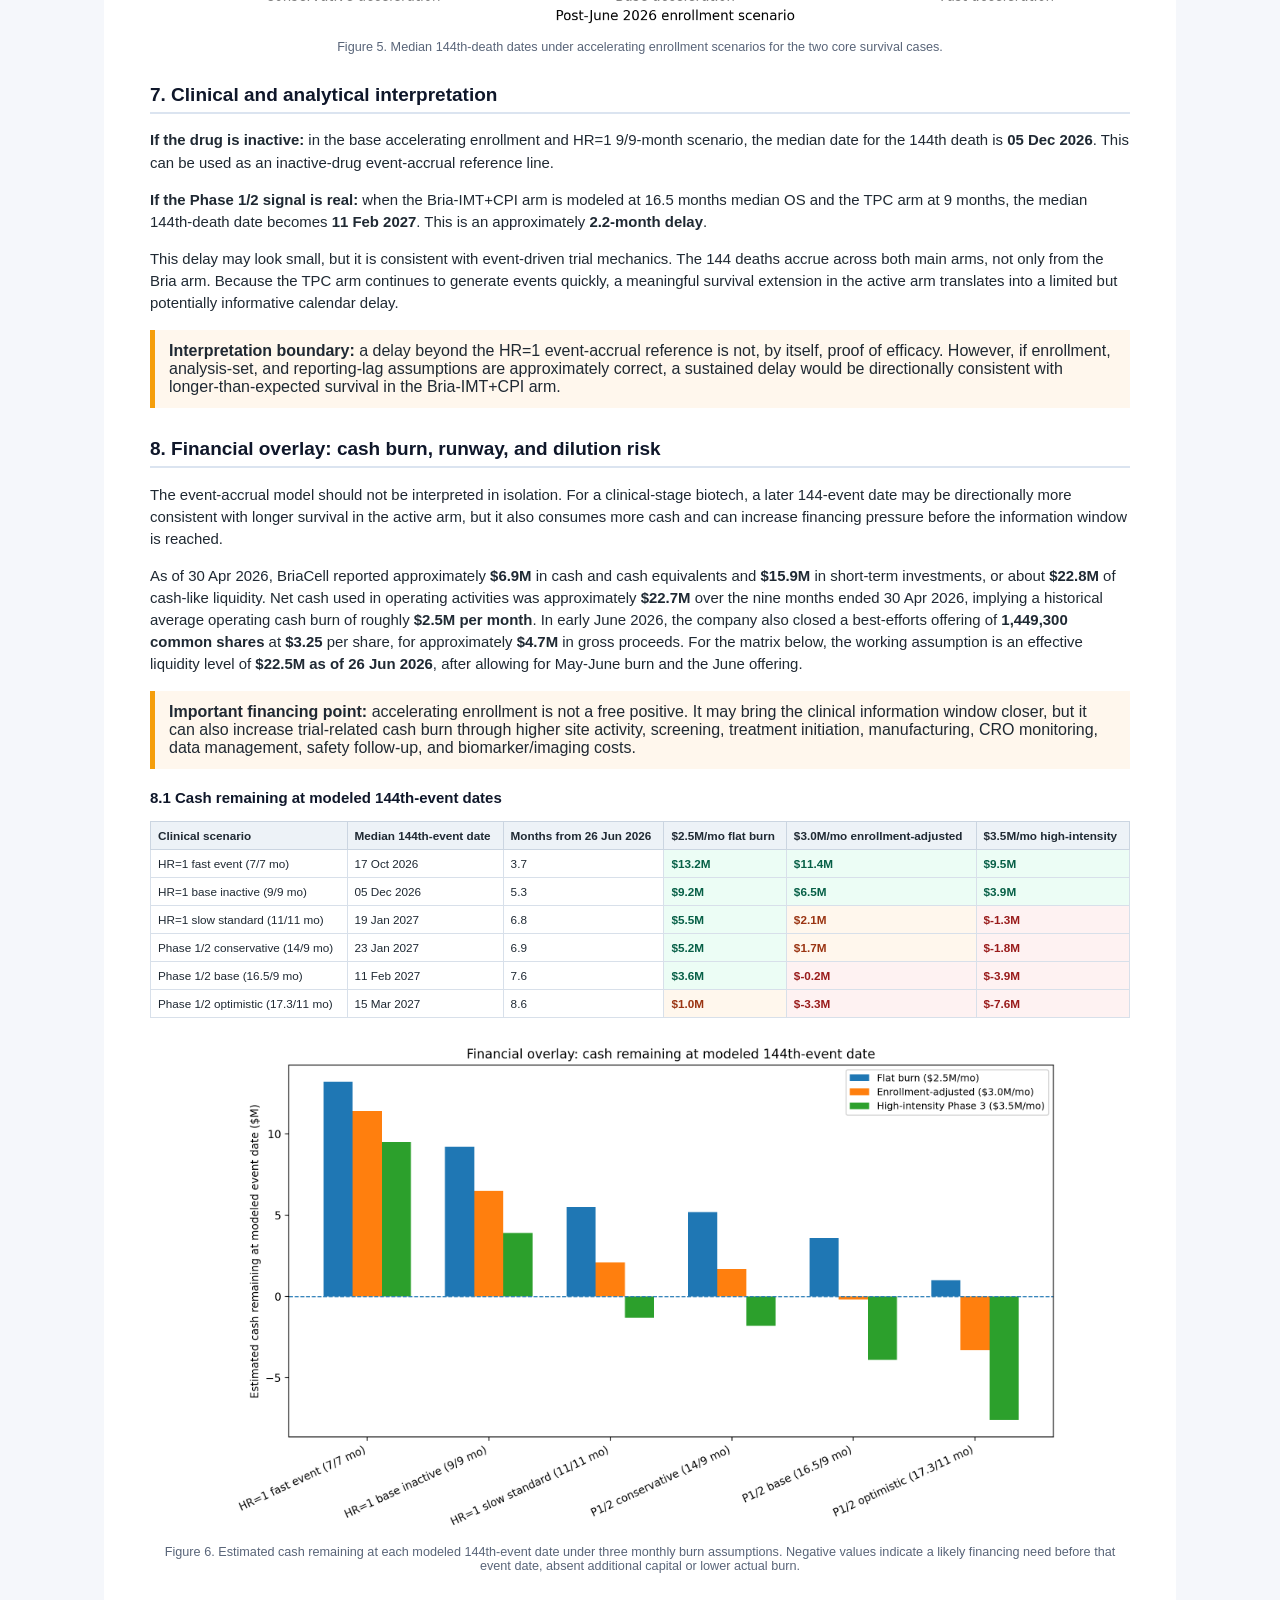
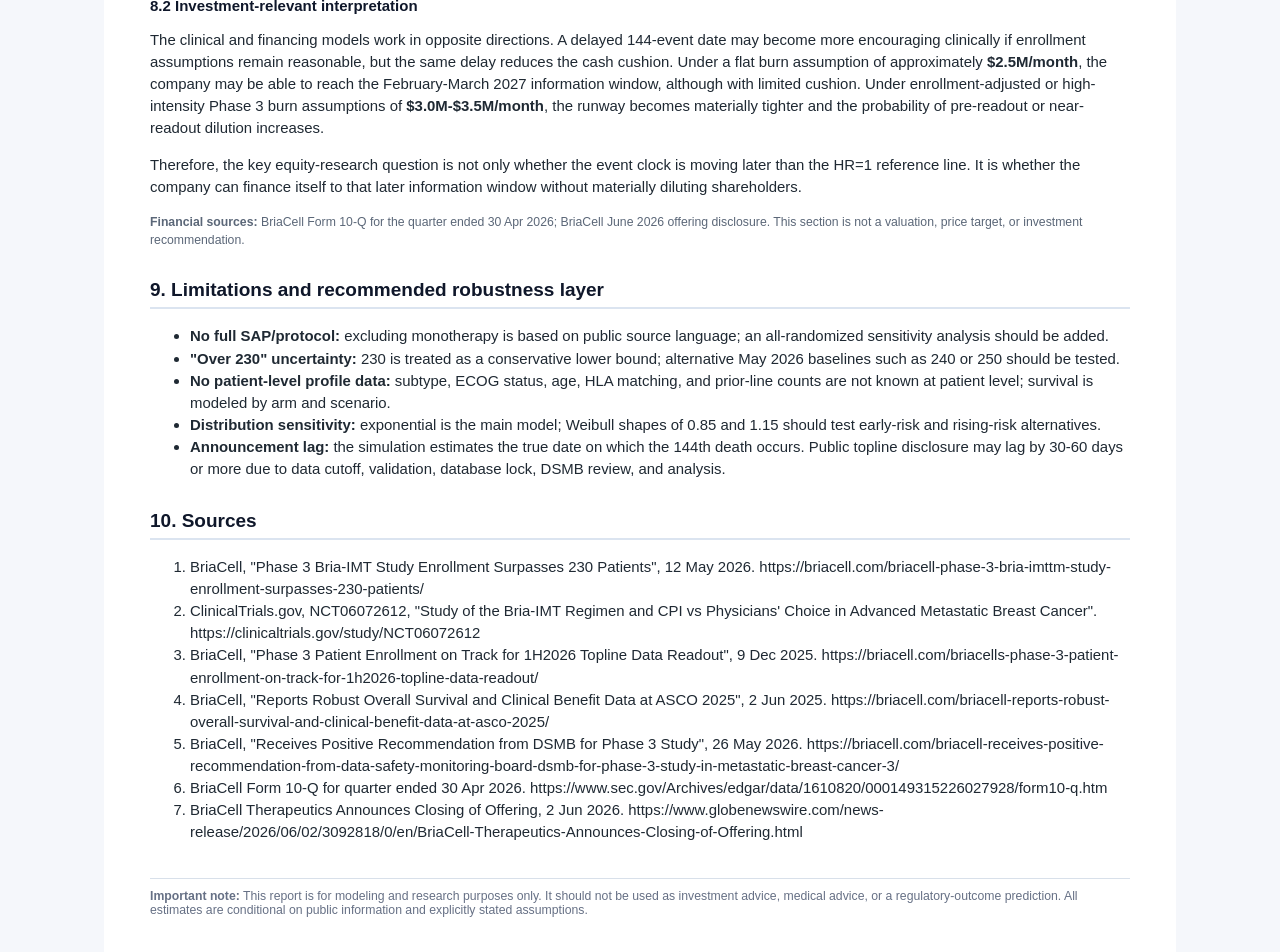
==== commit 0cadf9c2: "Add files via upload" ====
--- a/index.html
+++ b/index.html
@@ -1,194 +1,232 @@
 <!doctype html>
-<html lang="tr">
+<html lang="en">
 <head>
 <meta charset="utf-8">
-<title>BriaCell Bria-ABC 144 Ölüm Event-Accrual Simülasyon Raporu</title>
+<title>BriaCell Bria-ABC 144-Death Event-Accrual Monte Carlo Report</title>
 <style>
-@page { size: A4; margin: 17mm 15mm 18mm 15mm; @bottom-right { content: "Sayfa " counter(page) " / " counter(pages); font-size: 8pt; color: #666; } }
-body { font-family: Arial, Helvetica, sans-serif; color:#202124; line-height:1.45; font-size: 10.3pt; }
-h1 { font-size: 24pt; margin: 0 0 6px; color:#0b1f3a; }
-h2 { font-size: 15pt; margin-top: 22px; color:#0b1f3a; border-bottom:1px solid #d5d8dc; padding-bottom:4px; }
-h3 { font-size: 12pt; margin-top: 16px; color:#1f3b57; }
-p { margin: 7px 0; }
-.meta { color:#5f6368; font-size:9pt; margin-bottom: 14px; }
-.executive { background:#eef5ff; border-left:4px solid #2d6cdf; padding: 12px 14px; margin: 12px 0 18px; }
-.warning { background:#fff8e6; border-left:4px solid #e6a700; padding: 10px 12px; margin: 12px 0; }
-.kpi-grid { display:grid; grid-template-columns: repeat(3, 1fr); gap:10px; margin: 12px 0; }
-.kpi { border:1px solid #d8dee4; border-radius:8px; padding:10px; background:#fafbfc; }
-.kpi .label { color:#5f6368; font-size:8.5pt; }
-.kpi .value { font-size:15pt; font-weight:700; color:#0b1f3a; margin-top:4px; }
-.report-table { border-collapse: collapse; width: 100%; font-size: 8.7pt; margin: 8px 0 12px; page-break-inside: avoid; }
-.report-table th { background:#0b1f3a; color:white; padding:6px; text-align:left; }
-.report-table td { border:1px solid #d8dee4; padding:5px 6px; vertical-align:top; }
-.report-table tr:nth-child(even) td { background:#f7f9fb; }
-.figure { margin: 12px 0 18px; page-break-inside: avoid; }
-.figure img { width:100%; border:1px solid #d8dee4; border-radius:6px; }
-.caption { font-size:8.5pt; color:#5f6368; margin-top:4px; }
-ul { margin-top: 6px; }
-li { margin: 4px 0; }
-.footnote { font-size:8.5pt; color:#4d5156; }
-.source-list li { font-size:8.4pt; overflow-wrap: break-word; }
-.break-before { page-break-before: always; }
-.badge { display:inline-block; padding:2px 6px; background:#eef2f7; border-radius: 999px; font-size:8.5pt; color:#344054; }
+@page { size: A4; margin: 17mm 14mm 18mm 14mm; }
+body { font-family: Arial, Helvetica, sans-serif; color: #1f2933; margin:0; background:#f5f7fb; }
+.container { max-width: 980px; margin: 0 auto; background: white; padding: 38px 46px; }
+h1 { font-size: 27px; margin: 0 0 8px 0; color:#0f172a; }
+h2 { font-size: 19px; margin-top: 30px; border-bottom: 2px solid #dbe4f0; padding-bottom: 6px; color:#0f172a; }
+h3 { font-size: 15px; margin-top: 20px; color:#0f172a; }
+p, li { font-size: 11.2pt; line-height: 1.48; }
+.meta { color:#5b6778; font-size:10.5pt; margin-bottom:18px; }
+.summary { background:#eef6ff; border-left:5px solid #2662d9; padding:14px 17px; margin:18px 0; }
+.cards { display:grid; grid-template-columns: repeat(3, 1fr); gap:12px; margin:18px 0; }
+.card { border:1px solid #d8e0ea; border-radius:10px; padding:13px; background:#fbfdff; }
+.card .num { font-size:20px; font-weight:bold; color:#0f172a; }
+.card .label { font-size:10pt; color:#5b6778; }
+.data-table { width:100%; border-collapse:collapse; margin:12px 0 18px 0; font-size:9.5pt; }
+.data-table th { background:#edf2f7; text-align:left; padding:7px; border:1px solid #cbd5e1; }
+.data-table td { padding:7px; border:1px solid #d8e0ea; vertical-align:top; }
+.figure { margin: 18px 0 24px 0; page-break-inside: avoid; }
+.figure img { width:100%; max-width:850px; display:block; margin:0 auto; }
+.caption { font-size:9.5pt; color:#596579; text-align:center; margin-top:6px; }
+.note { background:#fff7ed; border-left:5px solid #f59e0b; padding:12px 14px; margin:16px 0; }
+.small { font-size:9.2pt; color:#5b6778; }
+.footer { margin-top:35px; padding-top:10px; border-top:1px solid #d8e0ea; color:#667085; font-size:9.2pt; }
+.kpi { font-weight:bold; color:#111827; }
+code { background:#f1f5f9; padding:1px 4px; border-radius:4px; }
+
+.cash-pos { background:#ecfdf5; color:#065f46; font-weight:bold; }
+.cash-warn { background:#fff7ed; color:#9a3412; font-weight:bold; }
+.cash-neg { background:#fef2f2; color:#991b1b; font-weight:bold; }
+.cash-table td, .cash-table th { font-size:8.8pt; }
+
+@media print { body { background:white; } .container { padding:0; max-width:none; } a { color:#0f172a; text-decoration:none; } }
 </style>
 </head>
-<body>
-<h1>BriaCell Bria-ABC Faz 3: 144 Ölüm Event-Accrual Monte Carlo Raporu</h1>
-<div class="meta">Hazırlanma tarihi: 28 Haziran 2026 · Model as-of tarihi: 26 Haziran 2026 · Dil: Türkçe · Amaç: klinik olay-zamanlaması analizi; yatırım tavsiyesi veya tıbbi tavsiye değildir.</div>
-
-<div class="executive">
-<h2 style="border:none; margin-top:0; padding-bottom:0;">Yönetici özeti</h2>
-<p>Bu rapor, BriaCell'in Bria-ABC Faz 3 çalışmasında 144 ölüm olayına ulaşma tarihini tahmin etmek için hasta giriş tarihleri, hızlanan enrolman varsayımları ve kol-bazlı sağkalım dağılımları ile Monte Carlo event-accrual simülasyonu kurar.</p>
-<p><b>Ana sonuç:</b> baz hızlanan enrolman varsayımı altında, Bria-IMT+CPI tedavisi etkisizse ve iki ana kol da standart tedavi gibi davranıyorsa 144. ölümün medyan tarihi <b>05 Dec 2026</b>; Faz 1/2 uyumlu Bria sağkalım etkisi varsayılırsa medyan tarih <b>11 Feb 2027</b> olur. Aradaki fark yaklaşık <b>68 gün</b>, yani yaklaşık <b>2.2 ay</b>.</p>
-<p>Bu farkın sınırlı görünmesi beklenir: 144 olay yalnızca aktif tedavi kolundan değil, Bria-IMT+CPI ve physician's choice/TPC kollarının toplamından gelir; TPC kolu hızlı ölüm olayı üretmeye devam eder.</p>
+<body><div class="container">
+<h1>BriaCell Bria-ABC Phase 3: 144-Death Event-Accrual Monte Carlo Report</h1>
+<div class="meta">Prepared: 28 June 2026 · Model as-of date: 26 June 2026 · Language: English · Purpose: clinical event-timing analysis; not investment advice, medical advice, or a regulatory prediction.</div>
+
+<h2>Executive summary</h2>
+<div class="summary">
+<p>This report constructs an enrollment-adjusted Monte Carlo event-accrual model to estimate when BriaCell's Bria-ABC Phase 3 trial may reach the interim threshold of <strong>144 patient events, defined as deaths</strong>. The model uses reconstructed patient entry dates, accelerating enrollment assumptions, and arm-specific overall-survival distributions.</p>
+<p><strong>Main result:</strong> under the base accelerating enrollment assumption, if Bria-IMT+CPI is inactive and both main arms behave like standard therapy, the median date of the 144th death is <span class="kpi">05 Dec 2026</span>. Under a Phase 1/2-consistent Bria survival-effect scenario, the median date shifts to <span class="kpi">11 Feb 2027</span>. The difference is approximately <span class="kpi">68 days</span>, or about <span class="kpi">2.2 months</span>.</p>
+<p>The limited size of this calendar shift is expected: the 144 events do not come only from the active treatment arm. They accrue across the Bria-IMT+CPI and physician's choice/TPC arms combined, while the TPC arm continues to generate deaths relatively quickly.</p>
 </div>
 
-<div class="kpi-grid">
-  <div class="kpi"><div class="label">Resmi son enrolman noktası</div><div class="value">&gt;230 toplam</div><div class="footnote">12 Mayıs 2026; modelde konservatif olarak 230 alınmıştır.</div></div>
-  <div class="kpi"><div class="label">26 Haziran 2026 ana analiz seti</div><div class="value">202 hasta</div><div class="footnote">Monoterapi hariç, model tahmini.</div></div>
-  <div class="kpi"><div class="label">Ana analiz hedefi</div><div class="value">354 hasta</div><div class="footnote">404 toplam - yaklaşık 50 monoterapi.</div></div>
+<div class="cards">
+<div class="card"><div class="num">&gt;230 total</div><div class="label">Last official enrollment point: 12 May 2026; modeled conservatively as 230 total enrolled.</div></div>
+<div class="card"><div class="num">202 patients</div><div class="label">Modeled main analysis set as of 26 Jun 2026, excluding monotherapy.</div></div>
+<div class="card"><div class="num">354 patients</div><div class="label">Target main analysis set: 404 total minus approximately 50 monotherapy patients.</div></div>
 </div>
 
-<h2>1. Kaynak veriler ve çalışma tasarımı yorumu</h2>
-<p>BriaCell, 12 Mayıs 2026 duyurusunda Bria-ABC çalışmasında <b>315'ten fazla hastanın tarandığını</b> ve <b>230'dan fazla hastanın enrolled/kaydedildiğini</b> bildirmiştir. Aynı duyuru, çalışmanın Bria-IMT + CPI kombinasyonunu physician's choice/TPC ile karşılaştırdığını, ara analizin <b>144 hasta olayı - ölüm</b> sonrasında yapılacağını ve OS'nin primer sonlanım olduğunu belirtmektedir.</p>
-<p>ClinicalTrials.gov kaydı da çalışmayı Bria-IMT rejimi + checkpoint inhibitor/retifanlimab ile TPC karşılaştırması olarak tanımlar. Monoterapi kolu ilk 150 hasta sonrasında durdurulduğu için baz modelde 144-event ana analiz setine dahil edilmemiştir. Bu yorum açık kaynak diliyle uyumludur; ancak tam istatistiksel analiz planı kamuya açık olmadığı için tüm-randomize duyarlılık analizi ileride ayrıca eklenmelidir.</p>
-
-<h3>Hasta alım kronolojisi ve ana analiz setine dönüştürme</h3>
-<table class="report-table">
-<thead><tr><th>Tarih</th><th>Resmi/türetilmiş bilgi</th><th>Modelde kullanılan ana-analiz hasta sayısı</th><th>Not</th></tr></thead>
-<tbody>
-<tr><td>Ocak 2024</td><td>Enrolman başlangıcı varsayımı</td><td>0</td><td>Başlangıç anchor'ı.</td></tr>
-<tr><td>22 Nis 2025</td><td>&gt;75 toplam enrolled</td><td>Yaklaşık 50</td><td>İlk 150 içindeki 1:1:1 randomizasyon nedeniyle yaklaşık üçte ikisi ana iki kolda.</td></tr>
-<tr><td>09 Ara 2025</td><td>&gt;160 toplam enrolled</td><td>Yaklaşık 110</td><td>150 eşiği aşılmış kabul edilir; monoterapi yaklaşık 50 hasta olarak dışarıda.</td></tr>
-<tr><td>12 May 2026</td><td>&gt;230 toplam enrolled</td><td>180</td><td>230 - 50 monoterapi.</td></tr>
-<tr><td>26 Haz 2026</td><td>Resmi yeni veri yok</td><td>202</td><td>12 Mayıs sonrası hızlanan enrolman varsayımı ile +22 ana hasta.</td></tr>
-</tbody></table>
-
-<div class="figure"><img src="[data-uri]"/><div class="caption">Şekil 1. Ana analiz seti için kümülatif hasta girişleri. 12 Mayıs sonrası bölüm model/senaryo varsayımıdır.</div></div>
-<div class="figure"><img src="[data-uri]"/><div class="caption">Şekil 2. Baz hızlanan enrolman senaryosunda aylık hasta girişleri; son dönemlerdeki artış/tail etkisi modele dahil edilmiştir.</div></div>
-
-<h2>2. Enrolman varsayımları</h2>
-<p>Mayıs 2026 sonrasında hasta alımının geçmişte olduğu gibi artmaya devam etmesi için üç dinamik enrolman senaryosu tanımlanmıştır. Monoterapi kapalı kabul edildiği için 150. hasta sonrasındaki tüm yeni hastalar ana analiz setine girer.</p>
-<table border="1" class="dataframe report-table">
+<h2>1. Source data and interpretation of the trial design</h2>
+<p>BriaCell reported on 12 May 2026 that more than 315 patients had been screened and more than 230 patients had been enrolled in the Bria-ABC Phase 3 study. The same source language frames the pivotal comparison as Bria-IMT plus a checkpoint inhibitor versus physician's choice/TPC, with an interim analysis after <strong>144 patient events - deaths</strong> and overall survival as the primary endpoint.</p>
+<p>The ClinicalTrials.gov record describes the study as Bria-IMT regimen plus checkpoint inhibitor/retifanlimab versus treatment of patients'/physicians' choice. Because the monotherapy arm is discontinued after the first 150 patients, the base model excludes the approximately 50 Bria-IMT monotherapy patients from the 144-event main analysis set. This is the interpretation most consistent with public source language; however, because the full statistical analysis plan is not public, an all-randomized sensitivity analysis should be retained as a robustness layer.</p>
+
+<h3>Enrollment chronology and conversion into the main analysis set</h3>
+<table border="1" class="dataframe data-table">
   <thead>
     <tr style="text-align: right;">
-      <th>Senaryo</th>
-      <th>Başlangıç hızı</th>
-      <th>Aylık hız artışı</th>
-      <th>Tavan hız</th>
-      <th>Ortalama gelecek hız</th>
-      <th>Ana set tamamlanma</th>
+      <th>Date</th>
+      <th>Official / derived information</th>
+      <th>Modeled main-analysis patients</th>
+      <th>Comment</th>
     </tr>
   </thead>
   <tbody>
     <tr>
-      <td>Muhafazakar artış</td>
-      <td>14/ay</td>
-      <td>+0.4/ay</td>
-      <td>20/ay</td>
-      <td>16.0/ay</td>
-      <td>12 Apr 2027</td>
-    </tr>
-    <tr>
-      <td>Baz artış</td>
-      <td>15/ay</td>
-      <td>+0.6/ay</td>
-      <td>22/ay</td>
-      <td>17.6/ay</td>
-      <td>16 Mar 2027</td>
-    </tr>
-    <tr>
-      <td>Hızlı artış</td>
-      <td>16/ay</td>
-      <td>+0.9/ay</td>
-      <td>26/ay</td>
-      <td>19.5/ay</td>
-      <td>18 Feb 2027</td>
+      <td>Jan 2024</td>
+      <td>Assumed enrollment start</td>
+      <td>0</td>
+      <td>Starting anchor</td>
+    </tr>
+    <tr>
+      <td>22 Apr 2025</td>
+      <td>>75 total enrolled</td>
+      <td>~50</td>
+      <td>Roughly two-thirds of the first 150 belong to the two main arms</td>
+    </tr>
+    <tr>
+      <td>09 Dec 2025</td>
+      <td>>160 total enrolled</td>
+      <td>~110</td>
+      <td>The 150-patient threshold is assumed to have been crossed; ~50 monotherapy patients excluded</td>
+    </tr>
+    <tr>
+      <td>12 May 2026</td>
+      <td>>230 total enrolled</td>
+      <td>180</td>
+      <td>230 total minus ~50 monotherapy patients</td>
+    </tr>
+    <tr>
+      <td>26 Jun 2026</td>
+      <td>No new official data</td>
+      <td>202</td>
+      <td>+22 main-analysis patients estimated after May 12 using accelerating enrollment</td>
     </tr>
   </tbody>
 </table>
 
-<h2>3. Sağkalım dağılımları</h2>
-<p>Simülasyonda iki ana senaryo ailesi kullanılmıştır:</p>
-<ul>
-<li><b>HR=1 / etkisiz ilaç senaryosu:</b> Bria-IMT+CPI ve TPC kolları aynı standart tedavi sağkalım dağılımına sahiptir. Medyan OS alt senaryoları 7, 9 ve 11 aydır.</li>
-<li><b>Faz 1/2 uyumlu Bria etkisi senaryosu:</b> TPC kontrol kolu 9-11 ay aralığında tutulurken Bria-IMT+CPI kolu Faz 1/2 verilerinden türetilen 14-17.3 ay medyan OS aralığına yerleştirilmiştir.</li>
-</ul>
-<p>Ana dağılım exponential survival olarak kurulmuştur: <span class="badge">lambda = ln(2) / medyan OS</span>. Bu, yalnızca medyan OS bilindiğinde event-accrual için temiz bir başlangıç varsayımıdır. Bir sonraki robustness katmanı için Weibull shape 0.85 / 1.00 / 1.15 duyarlılığı önerilir.</p>
-
-<h2>4. Monte Carlo simülasyon tasarımı</h2>
-<ul>
-<li>Her hastanın <b>entry_date</b> değeri sabittir ve hasta giriş takviminden gelir.</li>
-<li>Her hasta dengeli 1:1 biçimde Bria-IMT+CPI veya TPC koluna atanır.</li>
-<li>Her hastaya senaryoya göre medyan OS ve aylık hazard atanır.</li>
-<li>Ölüm süresi exponential dağılımdan rastgele çekilir ve <b>death_date = entry_date + survival time</b> olarak hesaplanır.</li>
-<li>Ölüm tarihleri sıralanır; 144. ölüm tarihi her iterasyonda saklanır.</li>
-<li>Her senaryo için <b>50.000 Monte Carlo tekrarı</b> çalıştırılmıştır.</li>
-</ul>
-
-<h2>5. Ana sonuçlar: baz hızlanan enrolman</h2>
-<table border="1" class="dataframe report-table">
+<div class="figure"><img src="[data-uri]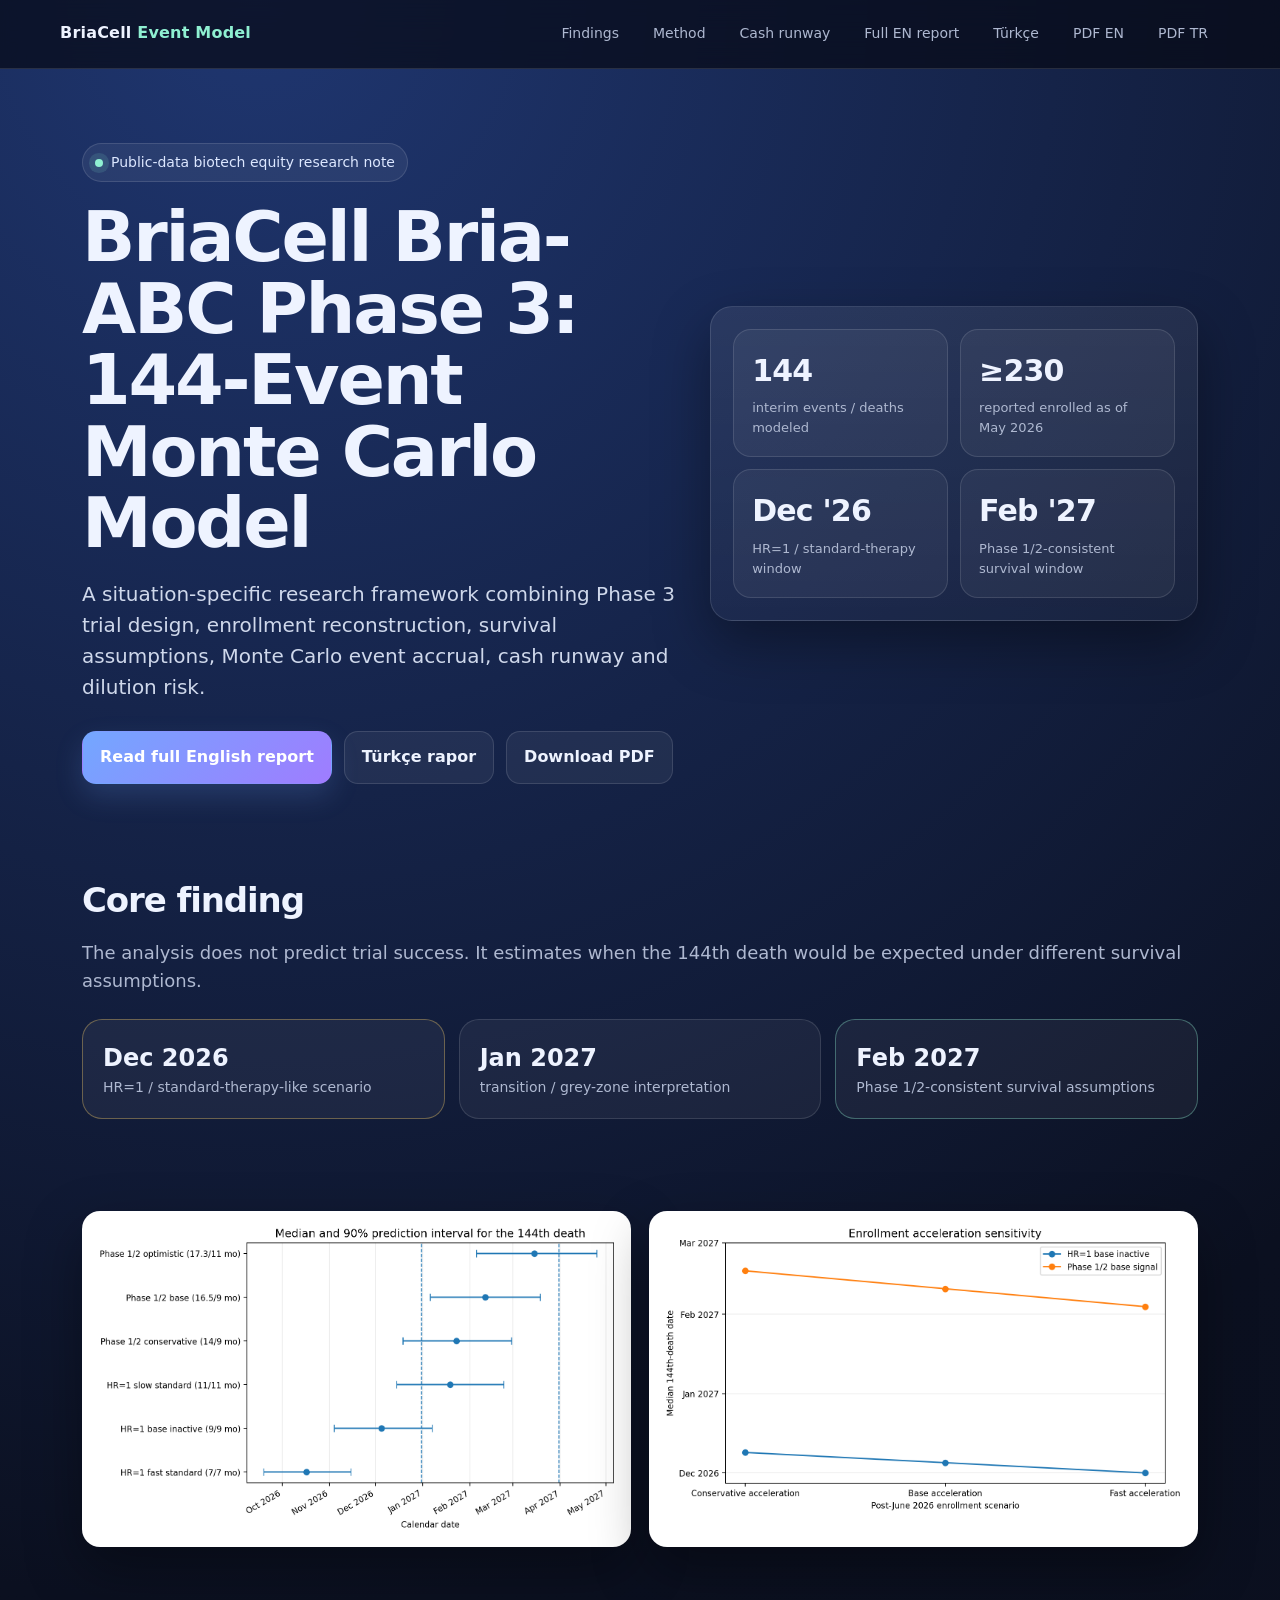
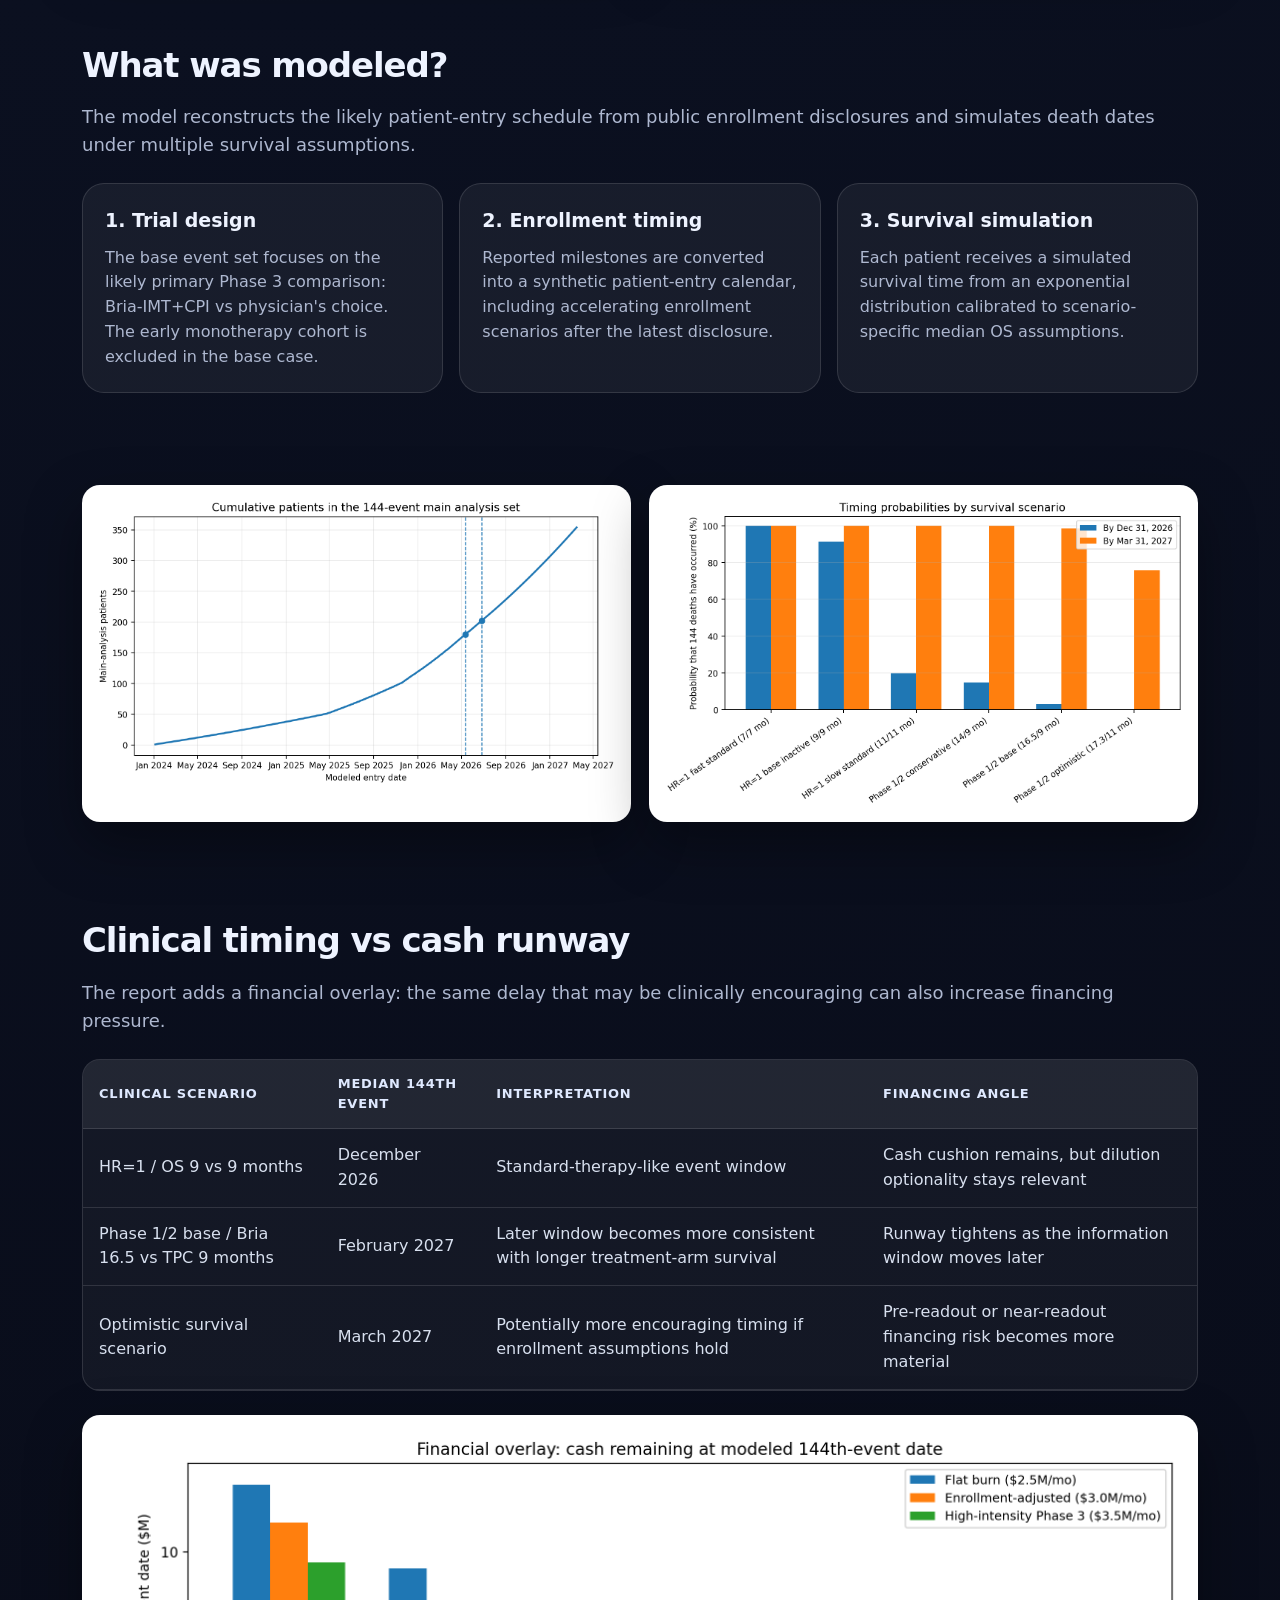
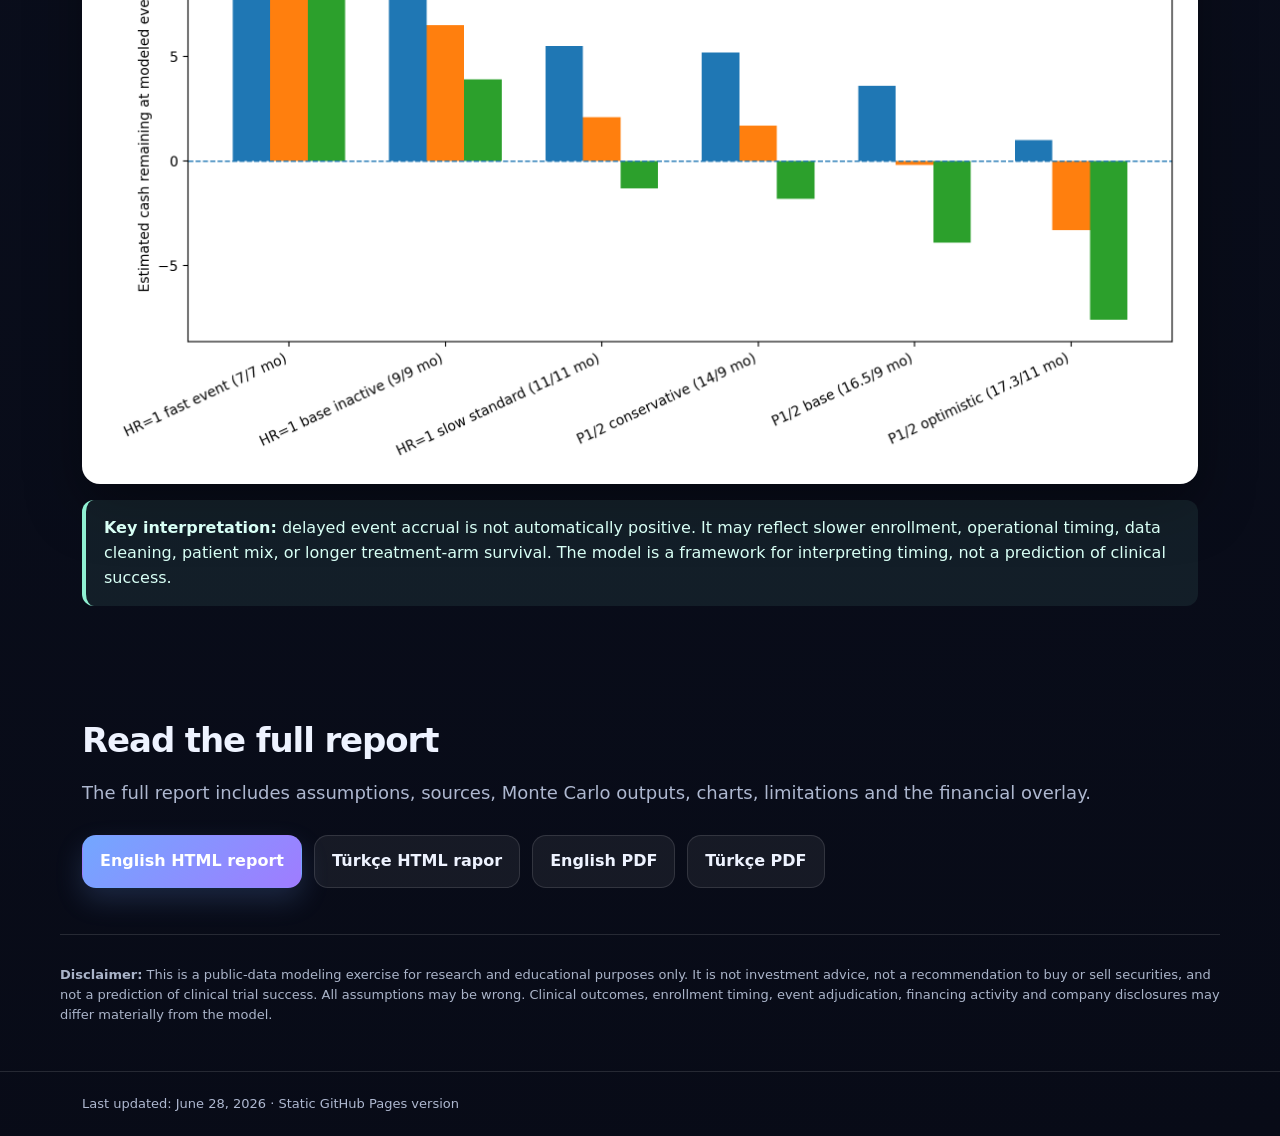
==== commit a58d52a6: "Add files via upload" ====
--- a/index.html
+++ b/index.html
@@ -1,283 +1,130 @@
 <!doctype html>
 <html lang="en">
 <head>
-<meta charset="utf-8">
-<title>BriaCell Bria-ABC 144-Death Event-Accrual Monte Carlo Report</title>
-<style>
-@page { size: A4; margin: 17mm 14mm 18mm 14mm; }
-body { font-family: Arial, Helvetica, sans-serif; color: #1f2933; margin:0; background:#f5f7fb; }
-.container { max-width: 980px; margin: 0 auto; background: white; padding: 38px 46px; }
-h1 { font-size: 27px; margin: 0 0 8px 0; color:#0f172a; }
-h2 { font-size: 19px; margin-top: 30px; border-bottom: 2px solid #dbe4f0; padding-bottom: 6px; color:#0f172a; }
-h3 { font-size: 15px; margin-top: 20px; color:#0f172a; }
-p, li { font-size: 11.2pt; line-height: 1.48; }
-.meta { color:#5b6778; font-size:10.5pt; margin-bottom:18px; }
-.summary { background:#eef6ff; border-left:5px solid #2662d9; padding:14px 17px; margin:18px 0; }
-.cards { display:grid; grid-template-columns: repeat(3, 1fr); gap:12px; margin:18px 0; }
-.card { border:1px solid #d8e0ea; border-radius:10px; padding:13px; background:#fbfdff; }
-.card .num { font-size:20px; font-weight:bold; color:#0f172a; }
-.card .label { font-size:10pt; color:#5b6778; }
-.data-table { width:100%; border-collapse:collapse; margin:12px 0 18px 0; font-size:9.5pt; }
-.data-table th { background:#edf2f7; text-align:left; padding:7px; border:1px solid #cbd5e1; }
-.data-table td { padding:7px; border:1px solid #d8e0ea; vertical-align:top; }
-.figure { margin: 18px 0 24px 0; page-break-inside: avoid; }
-.figure img { width:100%; max-width:850px; display:block; margin:0 auto; }
-.caption { font-size:9.5pt; color:#596579; text-align:center; margin-top:6px; }
-.note { background:#fff7ed; border-left:5px solid #f59e0b; padding:12px 14px; margin:16px 0; }
-.small { font-size:9.2pt; color:#5b6778; }
-.footer { margin-top:35px; padding-top:10px; border-top:1px solid #d8e0ea; color:#667085; font-size:9.2pt; }
-.kpi { font-weight:bold; color:#111827; }
-code { background:#f1f5f9; padding:1px 4px; border-radius:4px; }
+  <meta charset="utf-8">
+  <meta name="viewport" content="width=device-width, initial-scale=1">
+  <title>BriaCell Bria-ABC 144-Event Monte Carlo Research Note</title>
+  <meta name="description" content="Public-data event-accrual Monte Carlo analysis of BriaCell's Bria-ABC Phase 3 144-event interim analysis, with enrollment timing, survival assumptions, cash runway and dilution risk.">
+  <meta property="og:title" content="BriaCell Bria-ABC 144-Event Monte Carlo Research Note">
+  <meta property="og:description" content="A situation-specific biotech equity research framework combining trial design, enrollment reconstruction, survival modeling, cash runway and dilution risk.">
+  <meta property="og:type" content="website">
+  <link rel="stylesheet" href="assets/css/style.css">
+</head>
+<body>
+  <nav class="nav">
+    <div class="container nav-inner">
+      <a class="brand" href="./">BriaCell <span>Event Model</span></a>
+      <div class="nav-links">
+        <a href="#findings">Findings</a>
+        <a href="#method">Method</a>
+        <a href="#cash">Cash runway</a>
+        <a href="reports/en.html">Full EN report</a>
+        <a href="reports/tr.html">Türkçe</a>
+        <a href="downloads/english-report.pdf">PDF EN</a>
+        <a href="downloads/turkish-report.pdf">PDF TR</a>
+      </div>
+    </div>
+  </nav>
 
-.cash-pos { background:#ecfdf5; color:#065f46; font-weight:bold; }
-.cash-warn { background:#fff7ed; color:#9a3412; font-weight:bold; }
-.cash-neg { background:#fef2f2; color:#991b1b; font-weight:bold; }
-.cash-table td, .cash-table th { font-size:8.8pt; }
+  <header class="hero">
+    <div class="container hero-grid">
+      <div>
+        <div class="eyebrow"><span class="dot"></span> Public-data biotech equity research note</div>
+        <h1>BriaCell Bria-ABC Phase 3: 144-Event Monte Carlo Model</h1>
+        <p class="lead">A situation-specific research framework combining Phase 3 trial design, enrollment reconstruction, survival assumptions, Monte Carlo event accrual, cash runway and dilution risk.</p>
+        <div class="hero-actions">
+          <a class="btn primary" href="reports/en.html">Read full English report</a>
+          <a class="btn" href="reports/tr.html">Türkçe rapor</a>
+          <a class="btn" href="downloads/english-report.pdf">Download PDF</a>
+        </div>
+      </div>
+      <div class="metric-card">
+        <div class="metric-grid">
+          <div class="metric"><div class="num">144</div><div class="label">interim events / deaths modeled</div></div>
+          <div class="metric"><div class="num">≥230</div><div class="label">reported enrolled as of May 2026</div></div>
+          <div class="metric"><div class="num">Dec '26</div><div class="label">HR=1 / standard-therapy window</div></div>
+          <div class="metric"><div class="num">Feb '27</div><div class="label">Phase 1/2-consistent survival window</div></div>
+        </div>
+      </div>
+    </div>
+  </header>
 
-@media print { body { background:white; } .container { padding:0; max-width:none; } a { color:#0f172a; text-decoration:none; } }
-</style>
-</head>
-<body><div class="container">
-<h1>BriaCell Bria-ABC Phase 3: 144-Death Event-Accrual Monte Carlo Report</h1>
-<div class="meta">Prepared: 28 June 2026 · Model as-of date: 26 June 2026 · Language: English · Purpose: clinical event-timing analysis; not investment advice, medical advice, or a regulatory prediction.</div>
+  <main>
+    <section class="section" id="findings">
+      <div class="container">
+        <h2>Core finding</h2>
+        <p class="sub">The analysis does not predict trial success. It estimates when the 144th death would be expected under different survival assumptions.</p>
+        <div class="timeline">
+          <div class="timebox warn"><div class="date">Dec 2026</div><div class="tag">HR=1 / standard-therapy-like scenario</div></div>
+          <div class="timebox"><div class="date">Jan 2027</div><div class="tag">transition / grey-zone interpretation</div></div>
+          <div class="timebox good"><div class="date">Feb 2027</div><div class="tag">Phase 1/2-consistent survival assumptions</div></div>
+        </div>
+      </div>
+    </section>
 
-<h2>Executive summary</h2>
-<div class="summary">
-<p>This report constructs an enrollment-adjusted Monte Carlo event-accrual model to estimate when BriaCell's Bria-ABC Phase 3 trial may reach the interim threshold of <strong>144 patient events, defined as deaths</strong>. The model uses reconstructed patient entry dates, accelerating enrollment assumptions, and arm-specific overall-survival distributions.</p>
-<p><strong>Main result:</strong> under the base accelerating enrollment assumption, if Bria-IMT+CPI is inactive and both main arms behave like standard therapy, the median date of the 144th death is <span class="kpi">05 Dec 2026</span>. Under a Phase 1/2-consistent Bria survival-effect scenario, the median date shifts to <span class="kpi">11 Feb 2027</span>. The difference is approximately <span class="kpi">68 days</span>, or about <span class="kpi">2.2 months</span>.</p>
-<p>The limited size of this calendar shift is expected: the 144 events do not come only from the active treatment arm. They accrue across the Bria-IMT+CPI and physician's choice/TPC arms combined, while the TPC arm continues to generate deaths relatively quickly.</p>
-</div>
+    <section class="section">
+      <div class="container charts">
+        <div class="chart"><img src="assets/img/event_intervals.png" alt="Monte Carlo 144-event date intervals"></div>
+        <div class="chart"><img src="assets/img/enrollment_sensitivity.png" alt="Enrollment sensitivity scenarios"></div>
+      </div>
+    </section>
 
-<div class="cards">
-<div class="card"><div class="num">&gt;230 total</div><div class="label">Last official enrollment point: 12 May 2026; modeled conservatively as 230 total enrolled.</div></div>
-<div class="card"><div class="num">202 patients</div><div class="label">Modeled main analysis set as of 26 Jun 2026, excluding monotherapy.</div></div>
-<div class="card"><div class="num">354 patients</div><div class="label">Target main analysis set: 404 total minus approximately 50 monotherapy patients.</div></div>
-</div>
+    <section class="section" id="method">
+      <div class="container">
+        <h2>What was modeled?</h2>
+        <p class="sub">The model reconstructs the likely patient-entry schedule from public enrollment disclosures and simulates death dates under multiple survival assumptions.</p>
+        <div class="cards">
+          <div class="card"><h3>1. Trial design</h3><p>The base event set focuses on the likely primary Phase 3 comparison: Bria-IMT+CPI vs physician's choice. The early monotherapy cohort is excluded in the base case.</p></div>
+          <div class="card"><h3>2. Enrollment timing</h3><p>Reported milestones are converted into a synthetic patient-entry calendar, including accelerating enrollment scenarios after the latest disclosure.</p></div>
+          <div class="card"><h3>3. Survival simulation</h3><p>Each patient receives a simulated survival time from an exponential distribution calibrated to scenario-specific median OS assumptions.</p></div>
+        </div>
+      </div>
+    </section>
 
-<h2>1. Source data and interpretation of the trial design</h2>
-<p>BriaCell reported on 12 May 2026 that more than 315 patients had been screened and more than 230 patients had been enrolled in the Bria-ABC Phase 3 study. The same source language frames the pivotal comparison as Bria-IMT plus a checkpoint inhibitor versus physician's choice/TPC, with an interim analysis after <strong>144 patient events - deaths</strong> and overall survival as the primary endpoint.</p>
-<p>The ClinicalTrials.gov record describes the study as Bria-IMT regimen plus checkpoint inhibitor/retifanlimab versus treatment of patients'/physicians' choice. Because the monotherapy arm is discontinued after the first 150 patients, the base model excludes the approximately 50 Bria-IMT monotherapy patients from the 144-event main analysis set. This is the interpretation most consistent with public source language; however, because the full statistical analysis plan is not public, an all-randomized sensitivity analysis should be retained as a robustness layer.</p>
+    <section class="section">
+      <div class="container charts">
+        <div class="chart"><img src="assets/img/cumulative_entries.png" alt="Cumulative main analysis entries"></div>
+        <div class="chart"><img src="assets/img/probabilities.png" alt="Probability of event by selected dates"></div>
+      </div>
+    </section>
 
-<h3>Enrollment chronology and conversion into the main analysis set</h3>
-<table border="1" class="dataframe data-table">
-  <thead>
-    <tr style="text-align: right;">
-      <th>Date</th>
-      <th>Official / derived information</th>
-      <th>Modeled main-analysis patients</th>
-      <th>Comment</th>
-    </tr>
-  </thead>
-  <tbody>
-    <tr>
-      <td>Jan 2024</td>
-      <td>Assumed enrollment start</td>
-      <td>0</td>
-      <td>Starting anchor</td>
-    </tr>
-    <tr>
-      <td>22 Apr 2025</td>
-      <td>>75 total enrolled</td>
-      <td>~50</td>
-      <td>Roughly two-thirds of the first 150 belong to the two main arms</td>
-    </tr>
-    <tr>
-      <td>09 Dec 2025</td>
-      <td>>160 total enrolled</td>
-      <td>~110</td>
-      <td>The 150-patient threshold is assumed to have been crossed; ~50 monotherapy patients excluded</td>
-    </tr>
-    <tr>
-      <td>12 May 2026</td>
-      <td>>230 total enrolled</td>
-      <td>180</td>
-      <td>230 total minus ~50 monotherapy patients</td>
-    </tr>
-    <tr>
-      <td>26 Jun 2026</td>
-      <td>No new official data</td>
-      <td>202</td>
-      <td>+22 main-analysis patients estimated after May 12 using accelerating enrollment</td>
-    </tr>
-  </tbody>
-</table>
+    <section class="section" id="cash">
+      <div class="container">
+        <h2>Clinical timing vs cash runway</h2>
+        <p class="sub">The report adds a financial overlay: the same delay that may be clinically encouraging can also increase financing pressure.</p>
+        <div class="table-wrap">
+          <table>
+            <thead><tr><th>Clinical scenario</th><th>Median 144th event</th><th>Interpretation</th><th>Financing angle</th></tr></thead>
+            <tbody>
+              <tr><td>HR=1 / OS 9 vs 9 months</td><td>December 2026</td><td>Standard-therapy-like event window</td><td>Cash cushion remains, but dilution optionality stays relevant</td></tr>
+              <tr><td>Phase 1/2 base / Bria 16.5 vs TPC 9 months</td><td>February 2027</td><td>Later window becomes more consistent with longer treatment-arm survival</td><td>Runway tightens as the information window moves later</td></tr>
+              <tr><td>Optimistic survival scenario</td><td>March 2027</td><td>Potentially more encouraging timing if enrollment assumptions hold</td><td>Pre-readout or near-readout financing risk becomes more material</td></tr>
+            </tbody>
+          </table>
+        </div>
+        <br>
+        <div class="chart"><img src="assets/img/cash_runway.png" alt="Cash runway matrix chart"></div>
+        <p class="note"><strong>Key interpretation:</strong> delayed event accrual is not automatically positive. It may reflect slower enrollment, operational timing, data cleaning, patient mix, or longer treatment-arm survival. The model is a framework for interpreting timing, not a prediction of clinical success.</p>
+      </div>
+    </section>
 
-<div class="figure"><img src="[data-uri]"><div class="caption">Figure 1. Cumulative patient entries into the main 144-event analysis set. The post-12 May segment is model-derived rather than officially reported.</div></div>
-<div class="figure"><img src="[data-uri]"><div class="caption">Figure 2. Monthly patient entries in the base accelerating enrollment scenario. The model explicitly includes a later-period acceleration/tail effect.</div></div>
+    <section class="section">
+      <div class="container">
+        <h2>Read the full report</h2>
+        <p class="sub">The full report includes assumptions, sources, Monte Carlo outputs, charts, limitations and the financial overlay.</p>
+        <div class="hero-actions">
+          <a class="btn primary" href="reports/en.html">English HTML report</a>
+          <a class="btn" href="reports/tr.html">Türkçe HTML rapor</a>
+          <a class="btn" href="downloads/english-report.pdf">English PDF</a>
+          <a class="btn" href="downloads/turkish-report.pdf">Türkçe PDF</a>
+        </div>
+      </div>
+    </section>
+  </main>
 
-<h2>2. Enrollment assumptions</h2>
-<p>After May 2026, three dynamic enrollment scenarios are used to represent continued acceleration. Since the monotherapy arm is assumed to be closed after patient 150, every new post-threshold patient enters the main two-arm analysis set.</p>
-<table border="1" class="dataframe data-table">
-  <thead>
-    <tr style="text-align: right;">
-      <th>Scenario</th>
-      <th>Initial rate</th>
-      <th>Monthly increase</th>
-      <th>Rate cap</th>
-      <th>Average future rate</th>
-      <th>Main-set completion</th>
-    </tr>
-  </thead>
-  <tbody>
-    <tr>
-      <td>Conservative acceleration</td>
-      <td>14/mo</td>
-      <td>+0.4/mo</td>
-      <td>20/mo</td>
-      <td>16.0/mo</td>
-      <td>12 Apr 2027</td>
-    </tr>
-    <tr>
-      <td>Base acceleration</td>
-      <td>15/mo</td>
-      <td>+0.6/mo</td>
-      <td>22/mo</td>
-      <td>17.6/mo</td>
-      <td>16 Mar 2027</td>
-    </tr>
-    <tr>
-      <td>Fast acceleration</td>
-      <td>16/mo</td>
-      <td>+0.9/mo</td>
-      <td>26/mo</td>
-      <td>19.5/mo</td>
-      <td>18 Feb 2027</td>
-    </tr>
-  </tbody>
-</table>
-
-<h2>3. Survival distributions</h2>
-<p>The simulation uses two main families of survival assumptions:</p>
-<ul>
-<li><strong>HR=1 / inactive-drug scenario:</strong> Bria-IMT+CPI and TPC share the same standard-therapy survival distribution. Median OS sub-scenarios are 7, 9, and 11 months.</li>
-<li><strong>Phase 1/2-consistent Bria-effect scenario:</strong> the TPC control arm is held around 9-11 months, while the Bria-IMT+CPI arm is assigned median OS values in the 14-17.3 month range derived from BriaCell's Phase 1/2 survival disclosures.</li>
-</ul>
-<p>The main survival distribution is exponential: <code>lambda = ln(2) / median OS</code>. This is a transparent starting assumption for event-accrual modeling when public data provide median OS estimates but not patient-level Kaplan-Meier curves. A future robustness layer should add Weibull shape sensitivities at 0.85, 1.00, and 1.15.</p>
-
-<h2>4. Monte Carlo simulation design</h2>
-<ul>
-<li>Each patient's <code>entry_date</code> is fixed and comes from the reconstructed enrollment schedule.</li>
-<li>Each patient is assigned to Bria-IMT+CPI or TPC using balanced 1:1 allocation.</li>
-<li>Each patient receives a scenario-specific median OS and monthly hazard.</li>
-<li>Survival time is drawn from the exponential distribution, and <code>death_date = entry_date + survival time</code>.</li>
-<li>Death dates are sorted, and the 144th death date is stored in each iteration.</li>
-<li>Each scenario is run with <strong>50,000 Monte Carlo replications</strong>.</li>
-</ul>
-
-<h2>5. Main results: base accelerating enrollment</h2>
-<table border="1" class="dataframe data-table">
-  <thead>
-    <tr style="text-align: right;">
-      <th>Scenario</th>
-      <th>Bria OS</th>
-      <th>TPC OS</th>
-      <th>Median 144th death</th>
-      <th>90% interval</th>
-      <th>P(144 by 31 Dec 2026)</th>
-      <th>P(144 by 31 Mar 2027)</th>
-    </tr>
-  </thead>
-  <tbody>
-    <tr>
-      <td>HR=1 fast standard (7/7 mo)</td>
-      <td>7 mo</td>
-      <td>7 mo</td>
-      <td>17 Oct 2026</td>
-      <td>19 Sep 2026 - 15 Nov 2026</td>
-      <td>100.0%</td>
-      <td>100.0%</td>
-    </tr>
-    <tr>
-      <td>HR=1 base inactive (9/9 mo)</td>
-      <td>9 mo</td>
-      <td>9 mo</td>
-      <td>05 Dec 2026</td>
-      <td>04 Nov 2026 - 07 Jan 2027</td>
-      <td>91.3%</td>
-      <td>100.0%</td>
-    </tr>
-    <tr>
-      <td>HR=1 slow standard (11/11 mo)</td>
-      <td>11 mo</td>
-      <td>11 mo</td>
-      <td>19 Jan 2027</td>
-      <td>15 Dec 2026 - 23 Feb 2027</td>
-      <td>19.7%</td>
-      <td>100.0%</td>
-    </tr>
-    <tr>
-      <td>Phase 1/2 conservative (14/9 mo)</td>
-      <td>14 mo</td>
-      <td>9 mo</td>
-      <td>23 Jan 2027</td>
-      <td>19 Dec 2026 - 28 Feb 2027</td>
-      <td>14.6%</td>
-      <td>99.9%</td>
-    </tr>
-    <tr>
-      <td>Phase 1/2 base (16.5/9 mo)</td>
-      <td>16.5 mo</td>
-      <td>9 mo</td>
-      <td>11 Feb 2027</td>
-      <td>06 Jan 2027 - 19 Mar 2027</td>
-      <td>3.0%</td>
-      <td>98.5%</td>
-    </tr>
-    <tr>
-      <td>Phase 1/2 optimistic (17.3/11 mo)</td>
-      <td>17.3 mo</td>
-      <td>11 mo</td>
-      <td>15 Mar 2027</td>
-      <td>05 Feb 2027 - 25 Apr 2027</td>
-      <td>0.1%</td>
-      <td>75.7%</td>
-    </tr>
-  </tbody>
-</table>
-<div class="figure"><img src="[data-uri]